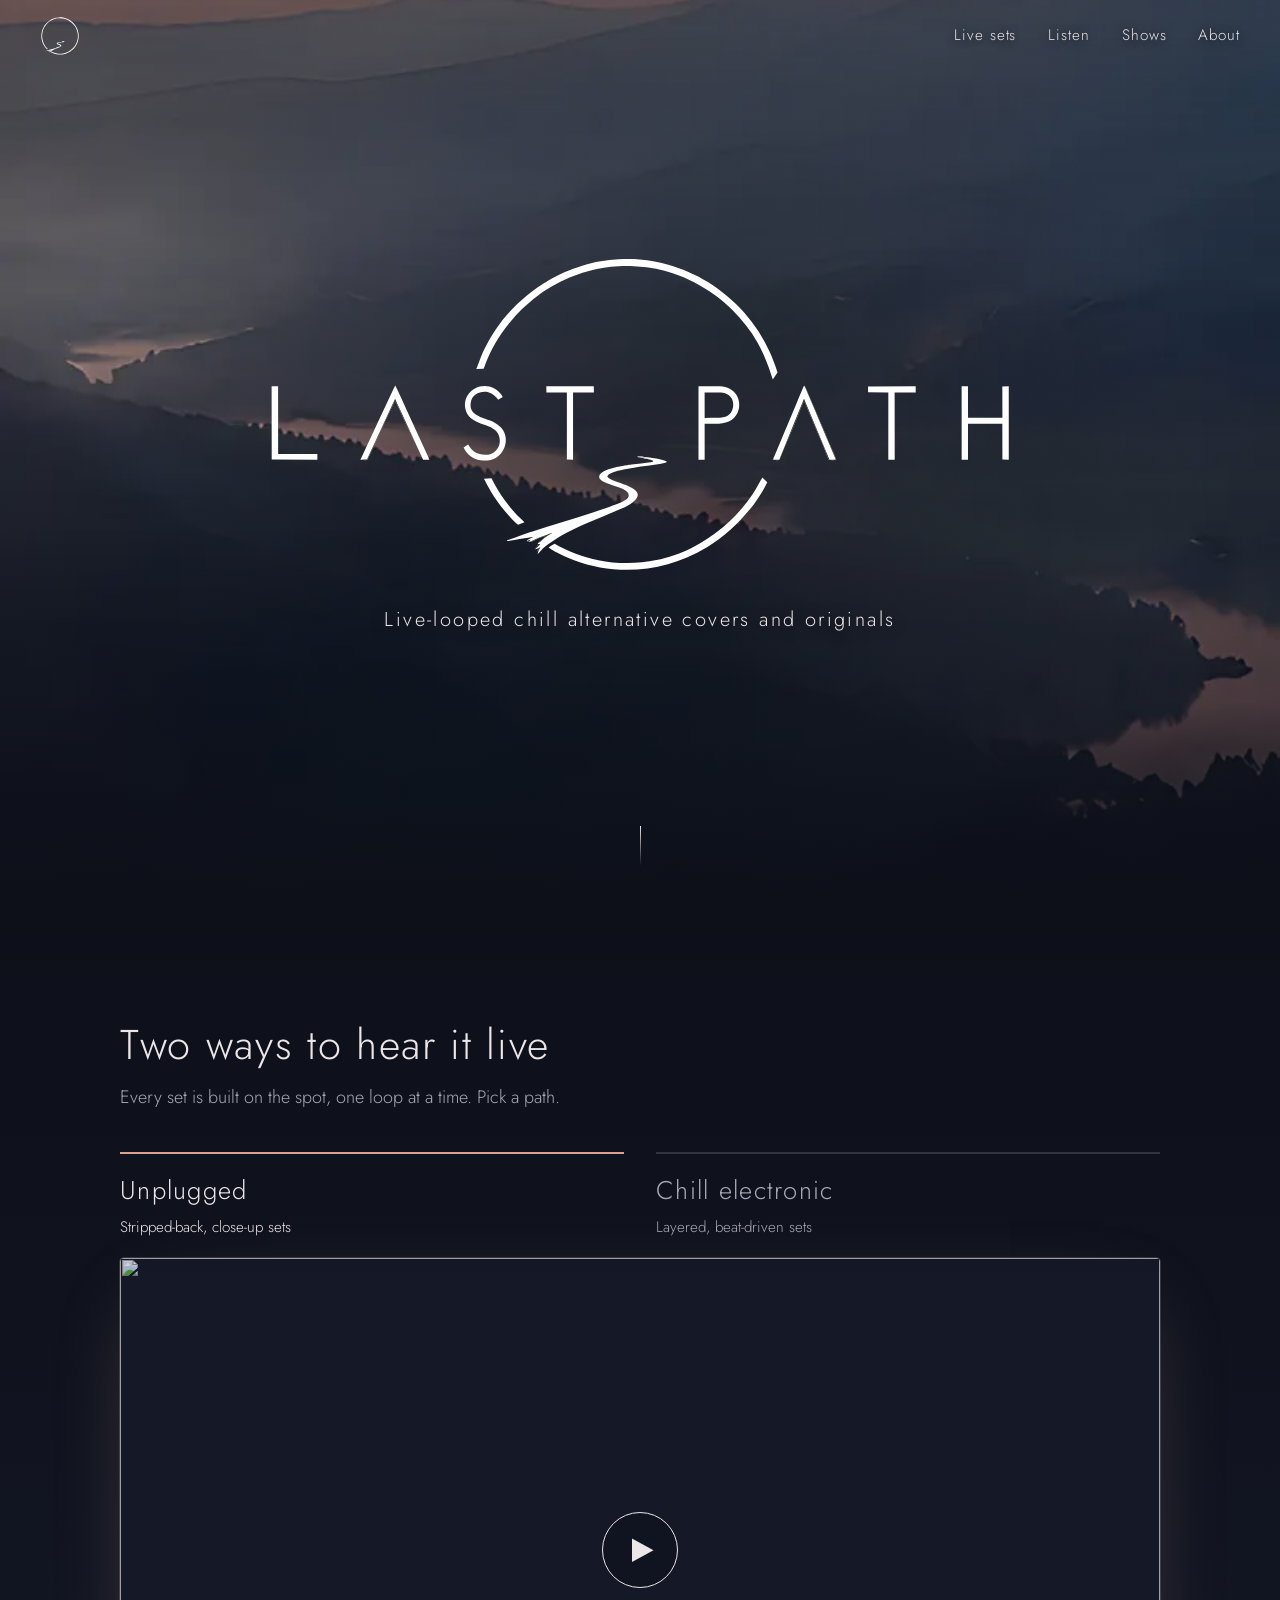
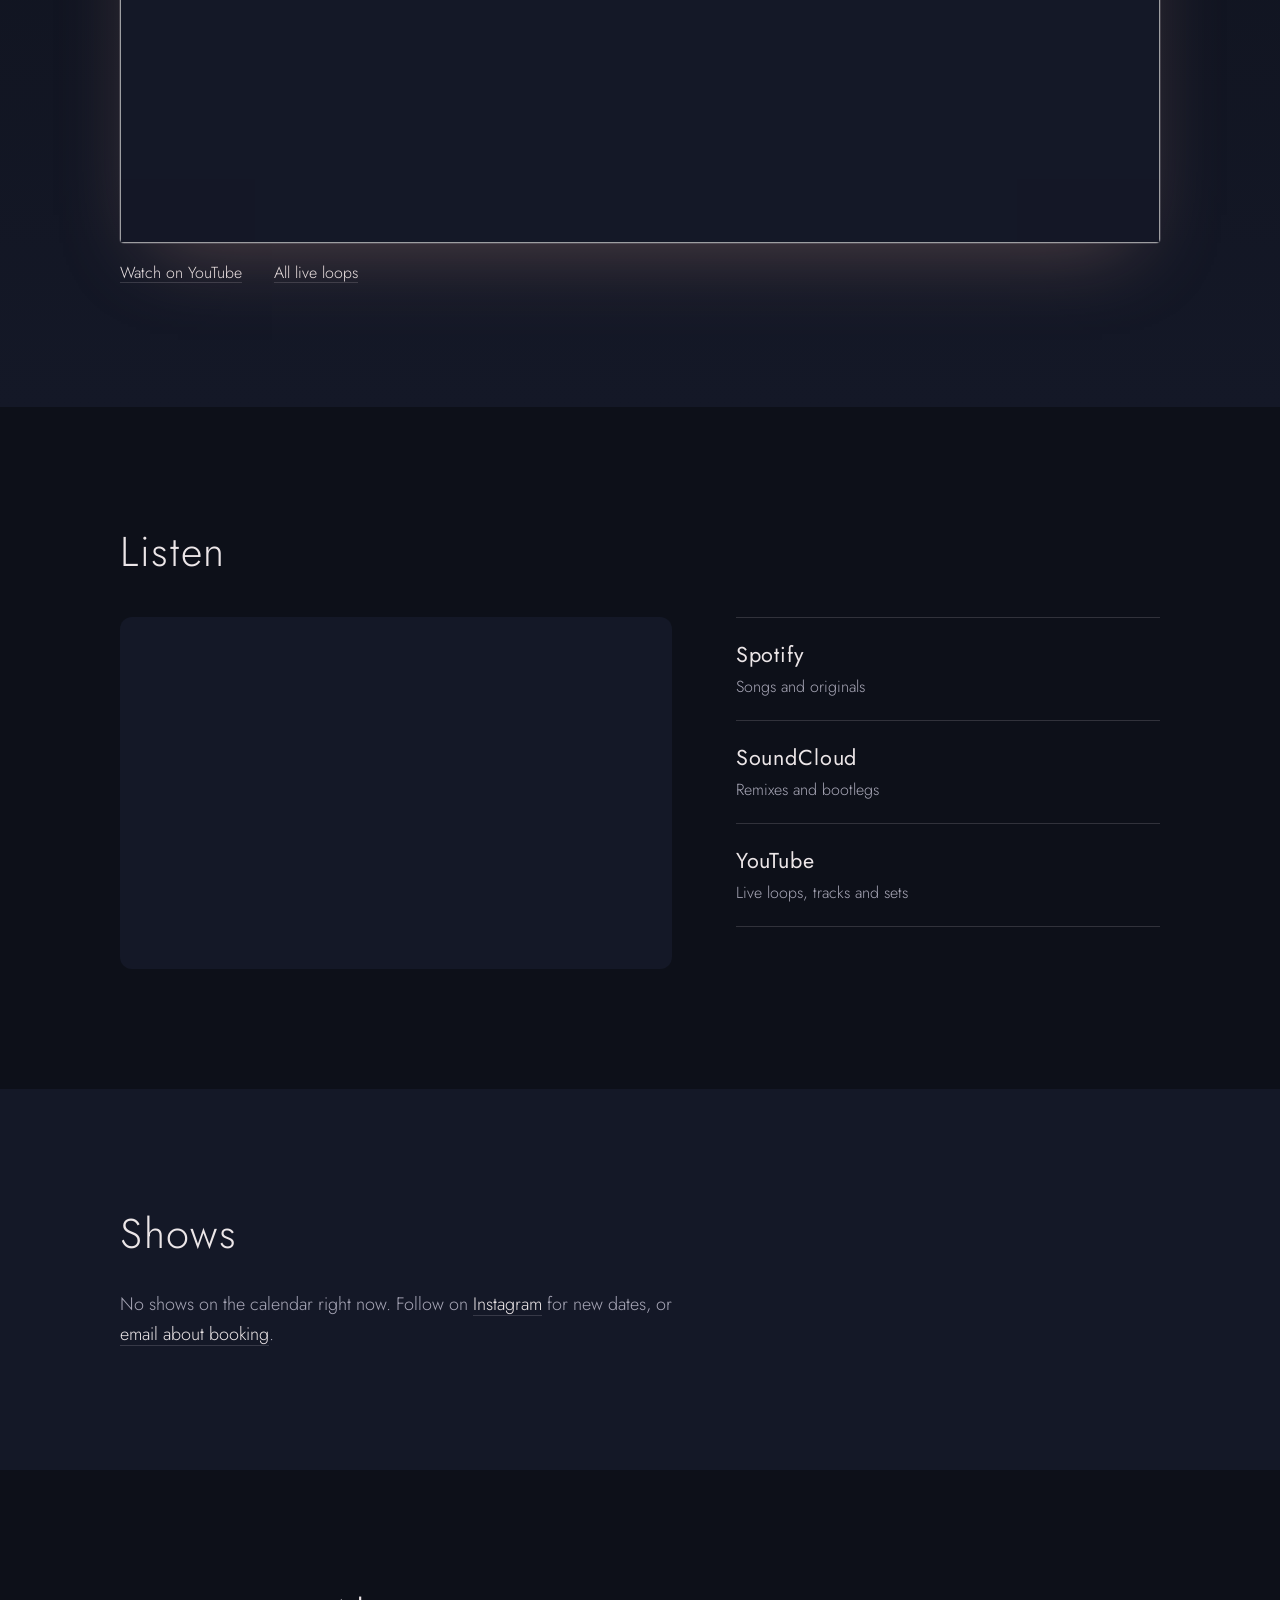
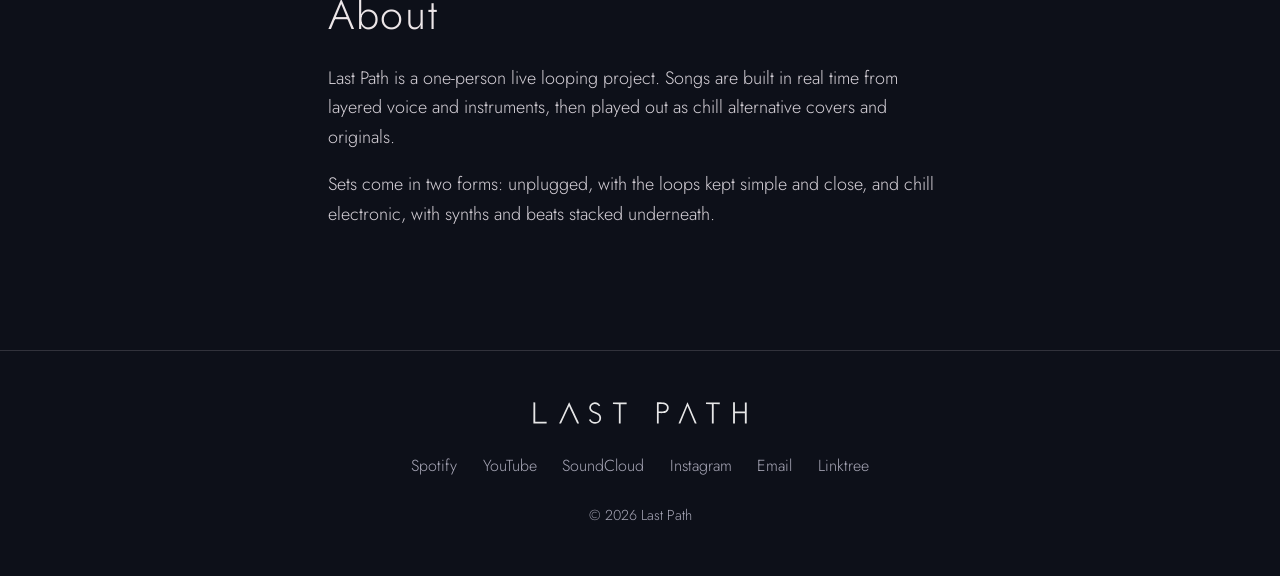
==== index.html @ 3c42cf2a "Initial site created with Claude" ====
<!doctype html>
<html lang="en">
<head>
<meta charset="utf-8">
<meta name="viewport" content="width=device-width, initial-scale=1, viewport-fit=cover">
<title>Last Path | Live-looped chill alternative covers and originals</title>
<meta name="description" content="Last Path makes live-looped chill alternative covers and originals. Watch the unplugged and chill electronic sets, listen on Spotify, and find upcoming shows.">
<meta name="theme-color" content="#0d1019">
<link rel="canonical" href="https://lastpathmusic.github.io/">
<link rel="icon" href="assets/favicon.svg" type="image/svg+xml">
<link rel="apple-touch-icon" href="assets/apple-touch-icon.png">

<meta property="og:type" content="website">
<meta property="og:title" content="Last Path">
<meta property="og:description" content="Live-looped chill alternative covers and originals.">
<meta property="og:url" content="https://lastpathmusic.github.io/">
<meta property="og:image" content="https://lastpathmusic.github.io/assets/og-image.jpg">
<meta name="twitter:card" content="summary_large_image">

<link rel="preconnect" href="https://fonts.googleapis.com">
<link rel="preconnect" href="https://fonts.gstatic.com" crossorigin>
<link rel="stylesheet" href="https://fonts.googleapis.com/css2?family=Jost:wght@300;400;500&display=swap">
<link rel="preload" as="image" href="assets/logo-full.svg">
<link rel="stylesheet" href="css/style.css">

<script type="application/ld+json">
{
  "@context": "https://schema.org",
  "@type": "MusicGroup",
  "name": "Last Path",
  "url": "https://lastpathmusic.github.io/",
  "description": "Live-looped chill alternative covers and originals.",
  "image": "https://lastpathmusic.github.io/assets/og-image.jpg",
  "sameAs": [
    "https://open.spotify.com/artist/3iJzL8M2wpGGanjQ43OO8k",
    "https://www.youtube.com/@lastpathmusic",
    "https://soundcloud.app.goo.gl/BhpaAd2LtjPX5FGY7",
    "https://www.instagram.com/lastpathmusic/"
  ]
}
</script>
</head>
<body>
<a class="skip" href="#live">Skip to content</a>

<header class="hero">
  <picture class="hero-bg">
    <source media="(max-width: 700px)" srcset="assets/hero-mobile.webp">
    <source media="(max-width: 1500px)" srcset="assets/hero-1400.webp">
    <img src="assets/hero-2400.webp" alt="" width="2400" height="1340" fetchpriority="high">
  </picture>

  <nav class="nav" aria-label="Main">
    <a class="nav-mark" href="#top" aria-label="Last Path, back to top"><img src="assets/logo-icon.svg" alt="" width="40" height="40"></a>
    <ul>
      <li><a href="#live">Live sets</a></li>
      <li><a href="#listen">Listen</a></li>
      <li><a href="#shows">Shows</a></li>
      <li><a href="#about">About</a></li>
    </ul>
  </nav>

  <div class="hero-body" id="top">
    <h1><img class="hero-logo" src="assets/logo-full.svg" alt="Last Path" width="1000" height="420"></h1>
    <p class="tagline">Live-looped chill alternative covers and originals</p>
  </div>

  <a class="scroll" href="#live" aria-label="Scroll to live sets"><span></span></a>
</header>

<main>
  <!-- LIVE SETS -->
  <section class="pad live" id="live" data-mode="unplugged">
    <div class="wrap">
      <h2>Two ways to hear it live</h2>
      <p class="lede">Every set is built on the spot, one loop at a time. Pick a path.</p>

      <div class="tabs" role="tablist" aria-label="Live set type">
        <button role="tab" id="tab-unplugged" aria-controls="stage" aria-selected="true" data-set="unplugged">
          <span class="tab-name">Unplugged</span>
          <span class="tab-note">Stripped-back, close-up sets</span>
        </button>
        <button role="tab" id="tab-electronic" aria-controls="stage" aria-selected="false" tabindex="-1" data-set="electronic">
          <span class="tab-name">Chill electronic</span>
          <span class="tab-note">Layered, beat-driven sets</span>
        </button>
      </div>

      <div class="stage" id="stage" role="tabpanel" aria-labelledby="tab-unplugged"></div>
      <p class="stage-links">
        <a id="watch-link" href="https://youtu.be/XCCrGZh4p_A?t=509" target="_blank" rel="noopener">Watch on YouTube</a>
        <a href="https://www.youtube.com/@lastpathmusic" target="_blank" rel="noopener">All live loops</a>
      </p>
      <noscript><p>JavaScript is off. Watch the <a href="https://youtu.be/XCCrGZh4p_A?t=509">unplugged set</a> or the <a href="https://youtu.be/2iG8EpuD2qg?t=630">chill electronic set</a> on YouTube.</p></noscript>
    </div>
  </section>

  <!-- LISTEN -->
  <section class="pad listen" id="listen">
    <div class="wrap">
      <h2>Listen</h2>
      <div class="listen-grid">
        <iframe class="spotify" title="Last Path on Spotify" loading="lazy"
          src="https://open.spotify.com/embed/artist/3iJzL8M2wpGGanjQ43OO8k?theme=0"
          width="100%" height="352" frameborder="0" allow="autoplay; clipboard-write; encrypted-media; fullscreen; picture-in-picture"></iframe>
        <ul class="link-list">
          <li><a href="https://open.spotify.com/artist/3iJzL8M2wpGGanjQ43OO8k" target="_blank" rel="noopener"><strong>Spotify</strong><span>Songs and originals</span></a></li>
          <li><a href="https://soundcloud.app.goo.gl/BhpaAd2LtjPX5FGY7" target="_blank" rel="noopener"><strong>SoundCloud</strong><span>Remixes and bootlegs</span></a></li>
          <li><a href="https://www.youtube.com/@lastpathmusic" target="_blank" rel="noopener"><strong>YouTube</strong><span>Live loops, tracks and sets</span></a></li>
        </ul>
      </div>
    </div>
  </section>

  <!-- SHOWS -->
  <section class="pad shows-sec" id="shows">
    <div class="wrap">
      <h2>Shows</h2>
      <ul class="shows" id="show-list">
        <!-- Add a show by copying this block above the empty message and removing the comment markers:
        <li>
          <time datetime="2026-12-05">Dec 5</time>
          <div><strong>Venue name</strong><span>City, State · Unplugged set</span></div>
          <a href="https://tickets.example.com" target="_blank" rel="noopener">Details</a>
        </li>
        -->
      </ul>
      <p class="empty">No shows on the calendar right now. Follow on <a href="https://www.instagram.com/lastpathmusic/" target="_blank" rel="noopener">Instagram</a> for new dates, or <a href="mailto:steveyangmusic@gmail.com?subject=Booking%20inquiry">email about booking</a>.</p>
    </div>
  </section>

  <!-- ABOUT -->
  <section class="pad about" id="about">
    <div class="wrap narrow">
      <h2>About</h2>
      <p>Last Path is a one-person live looping project. Songs are built in real time from layered voice and instruments, then played out as chill alternative covers and originals.</p>
      <p>Sets come in two forms: unplugged, with the loops kept simple and close, and chill electronic, with synths and beats stacked underneath.</p>
    </div>
  </section>
</main>

<footer class="foot">
  <div class="wrap foot-in">
    <img src="assets/wordmark.svg" alt="Last Path" width="200" height="30">
    <ul>
      <li><a href="https://open.spotify.com/artist/3iJzL8M2wpGGanjQ43OO8k" target="_blank" rel="noopener">Spotify</a></li>
      <li><a href="https://www.youtube.com/@lastpathmusic" target="_blank" rel="noopener">YouTube</a></li>
      <li><a href="https://soundcloud.app.goo.gl/BhpaAd2LtjPX5FGY7" target="_blank" rel="noopener">SoundCloud</a></li>
      <li><a href="https://www.instagram.com/lastpathmusic/" target="_blank" rel="noopener">Instagram</a></li>
      <li><a href="mailto:steveyangmusic@gmail.com">Email</a></li>
      <li><a href="https://linktr.ee/lastpathmusic" target="_blank" rel="noopener">Linktree</a></li>
    </ul>
    <p class="copy">&copy; <span id="year">2026</span> Last Path</p>
  </div>
</footer>

<script src="js/main.js" defer></script>
</body>
</html>
---- css/style.css ----
:root {
  --ink: #0d1019;
  --night: #141827;
  --slate: #2a3350;
  --dusk: #d9a08f;      /* river-at-dusk rose */
  --blue: #8fa8d9;      /* ridgeline blue */
  --mist: #ece6e8;
  --haze: #a9a8b8;
  --line: rgba(236, 230, 232, .16);
  --accent: var(--dusk);
  --font: "Jost", "Josefin Sans", "Avenir Next", "Century Gothic", "Segoe UI", sans-serif;
}

*, *::before, *::after { box-sizing: border-box; }
html { scroll-behavior: smooth; -webkit-text-size-adjust: 100%; }
body {
  margin: 0;
  background: var(--ink);
  color: var(--mist);
  font: 300 1.125rem/1.65 var(--font);
  -webkit-font-smoothing: antialiased;
}
img { max-width: 100%; display: block; }
a { color: inherit; text-decoration-color: var(--line); text-underline-offset: .25em; transition: color .2s, text-decoration-color .2s; }
a:hover { color: #fff; text-decoration-color: var(--accent); }
:focus-visible { outline: 2px solid var(--accent); outline-offset: 3px; border-radius: 2px; }
ul { list-style: none; margin: 0; padding: 0; }
h1, h2, p { margin: 0; }

.skip { position: absolute; left: -999px; top: 0; background: var(--mist); color: var(--ink); padding: .6rem 1rem; z-index: 20; }
.skip:focus { left: 1rem; top: 1rem; }

/* ---------- Hero ---------- */
.hero { position: relative; min-height: 100vh; min-height: 100svh; display: grid; place-items: center; overflow: hidden; isolation: isolate; }
.hero-bg, .hero-bg img { position: absolute; inset: 0; width: 100%; height: 100%; }
.hero-bg img { object-fit: cover; object-position: 60% 50%; z-index: -2; }
.hero::after {
  content: ""; position: absolute; inset: 0; z-index: -1;
  background:
    radial-gradient(ellipse at 50% 46%, rgba(13,16,25,.45), rgba(13,16,25,0) 62%),
    linear-gradient(to bottom, rgba(13,16,25,.25) 0%, rgba(13,16,25,0) 30%, rgba(13,16,25,.55) 78%, var(--ink) 100%);
}
.hero-body { text-align: center; padding: 5rem 1.5rem 6rem; }
.hero-logo { width: min(86vw, 760px); height: auto; margin: 0 auto; animation: surface 2.4s cubic-bezier(.2,.6,.2,1) both; }
.tagline { margin-top: 1.4rem; font-size: clamp(1rem, 2.4vw, 1.25rem); letter-spacing: .12em; color: var(--mist); text-shadow: 0 1px 14px rgba(13,16,25,.7); animation: surface 2.4s .5s cubic-bezier(.2,.6,.2,1) both; }
@keyframes surface { from { opacity: 0; filter: blur(8px); transform: translateY(6px); } to { opacity: 1; filter: none; transform: none; } }

.nav { position: absolute; top: 0; left: 0; right: 0; display: flex; align-items: center; justify-content: space-between; gap: 1rem; padding: max(1rem, env(safe-area-inset-top)) clamp(1rem, 4vw, 2.5rem) 1rem; }
.nav-mark img { width: 40px; height: 40px; object-fit: contain; }
.nav ul { display: flex; gap: clamp(.9rem, 3vw, 2rem); font-size: .95rem; letter-spacing: .06em; }
.nav a { text-decoration: none; text-shadow: 0 1px 10px rgba(13,16,25,.7); }

.scroll { position: absolute; bottom: 1.6rem; left: 50%; width: 44px; height: 56px; transform: translateX(-50%); display: grid; place-items: center; }
.scroll span { width: 1px; height: 40px; background: linear-gradient(var(--mist), transparent); }

/* ---------- Layout ---------- */
.wrap { width: min(100%, 70rem); margin-inline: auto; padding-inline: clamp(1.25rem, 5vw, 2.5rem); }
.narrow { width: min(100%, 44rem); }
section.pad { padding-block: clamp(4rem, 10vw, 7.5rem); }
h2 { font-weight: 300; font-size: clamp(1.75rem, 4.2vw, 2.6rem); line-height: 1.2; letter-spacing: .04em; }
.lede { margin-top: .8rem; color: var(--haze); max-width: 34rem; }

/* ---------- Live sets ---------- */
.live { background: linear-gradient(var(--ink), var(--night)); }
.tabs { display: grid; grid-template-columns: 1fr 1fr; gap: clamp(.75rem, 3vw, 2rem); margin-top: 2.5rem; }
.tabs button {
  appearance: none; background: none; border: 0; border-top: 2px solid var(--line);
  color: var(--haze); font: inherit; text-align: left; cursor: pointer; padding: 1rem 0 1.1rem;
  display: grid; gap: .15rem; transition: color .25s, border-color .25s;
}
.tabs button:hover { color: var(--mist); }
.tab-name { font-size: clamp(1.15rem, 3vw, 1.6rem); letter-spacing: .05em; }
.tab-note { font-size: .95rem; }
.tabs button[data-set="unplugged"][aria-selected="true"] { border-color: var(--dusk); color: var(--mist); }
.tabs button[data-set="electronic"][aria-selected="true"] { border-color: var(--blue); color: var(--mist); }
.live[data-mode="unplugged"] { --accent: var(--dusk); }
.live[data-mode="electronic"] { --accent: var(--blue); }

.stage { position: relative; aspect-ratio: 16 / 9; background: var(--night); border-radius: 4px; overflow: hidden; box-shadow: 0 0 0 1px var(--line), 0 30px 80px -30px color-mix(in srgb, var(--accent) 35%, transparent); transition: box-shadow .4s; }
.stage iframe, .stage .facade, .stage .facade img { position: absolute; inset: 0; width: 100%; height: 100%; border: 0; }
.facade { appearance: none; padding: 0; border: 0; background: var(--night); cursor: pointer; }
.facade img { object-fit: cover; opacity: .8; transition: opacity .3s, transform .6s; }
.facade:hover img { opacity: 1; transform: scale(1.02); }
.facade .play { position: absolute; inset: 0; margin: auto; width: 76px; height: 76px; border-radius: 50%; border: 1.5px solid var(--mist); background: rgba(13,16,25,.45); display: grid; place-items: center; transition: border-color .25s, background .25s; }
.facade .play::before { content: ""; width: 22px; height: 24px; margin-left: 5px; background: var(--mist); clip-path: polygon(0 0, 100% 50%, 0 100%); }
.facade:hover .play, .facade:focus-visible .play { border-color: var(--accent); background: rgba(13,16,25,.7); }
.stage-links { display: flex; flex-wrap: wrap; gap: .5rem 2rem; margin-top: 1.1rem; font-size: 1rem; }

/* ---------- Listen ---------- */
.listen-grid { display: grid; grid-template-columns: minmax(0, 1.3fr) minmax(0, 1fr); gap: clamp(1.5rem, 5vw, 4rem); margin-top: 2.5rem; align-items: start; }
.spotify { border-radius: 12px; background: var(--night); color-scheme: dark; }
.link-list li { border-top: 1px solid var(--line); }
.link-list li:last-child { border-bottom: 1px solid var(--line); }
.link-list a { display: grid; gap: .1rem; padding: 1.2rem 0; text-decoration: none; }
.link-list strong { font-weight: 400; font-size: 1.35rem; letter-spacing: .04em; }
.link-list span { color: var(--haze); font-size: 1rem; }
.link-list a:hover strong { color: var(--dusk); }

/* ---------- Shows ---------- */
.shows-sec { background: var(--night); }
.shows { margin-top: 2rem; }
.shows li { display: grid; grid-template-columns: 6rem 1fr auto; gap: 1rem; align-items: baseline; padding: 1.1rem 0; border-top: 1px solid var(--line); }
.shows time { color: var(--dusk); }
.shows strong { font-weight: 400; display: block; }
.shows span { color: var(--haze); font-size: 1rem; }
.empty { margin-top: 1.5rem; color: var(--haze); max-width: 36rem; }
.empty a { color: var(--mist); }

/* ---------- About ---------- */
.about .wrap { margin-inline: auto; }
.about h2 { margin-bottom: 1.5rem; }
.about p + p { margin-top: 1.1rem; }
.about p { color: #d6d1d8; }

/* ---------- Footer ---------- */
.foot { border-top: 1px solid var(--line); padding-block: 3rem calc(3rem + env(safe-area-inset-bottom)); background: var(--ink); }
.foot-in { display: grid; gap: 1.6rem; justify-items: center; text-align: center; }
.foot-in img { width: min(220px, 60vw); height: auto; opacity: .9; }
.foot ul { display: flex; flex-wrap: wrap; justify-content: center; gap: .5rem 1.6rem; font-size: 1rem; }
.foot a { color: var(--haze); text-decoration: none; }
.foot a:hover { color: #fff; }
.copy { font-size: .9rem; color: var(--haze); }

/* ---------- Responsive ---------- */
@media (max-width: 760px) {
  body { font-size: 1.0625rem; }
  .listen-grid { grid-template-columns: 1fr; }
  .shows li { grid-template-columns: 4.5rem 1fr; }
  .shows li a { grid-column: 2; }
  .nav ul { font-size: .85rem; gap: .8rem; }
  .tab-note { font-size: .85rem; }
}

@media (prefers-reduced-motion: reduce) {
  html { scroll-behavior: auto; }
  .hero-logo, .tagline { animation: none; }
  * { transition: none !important; }
}
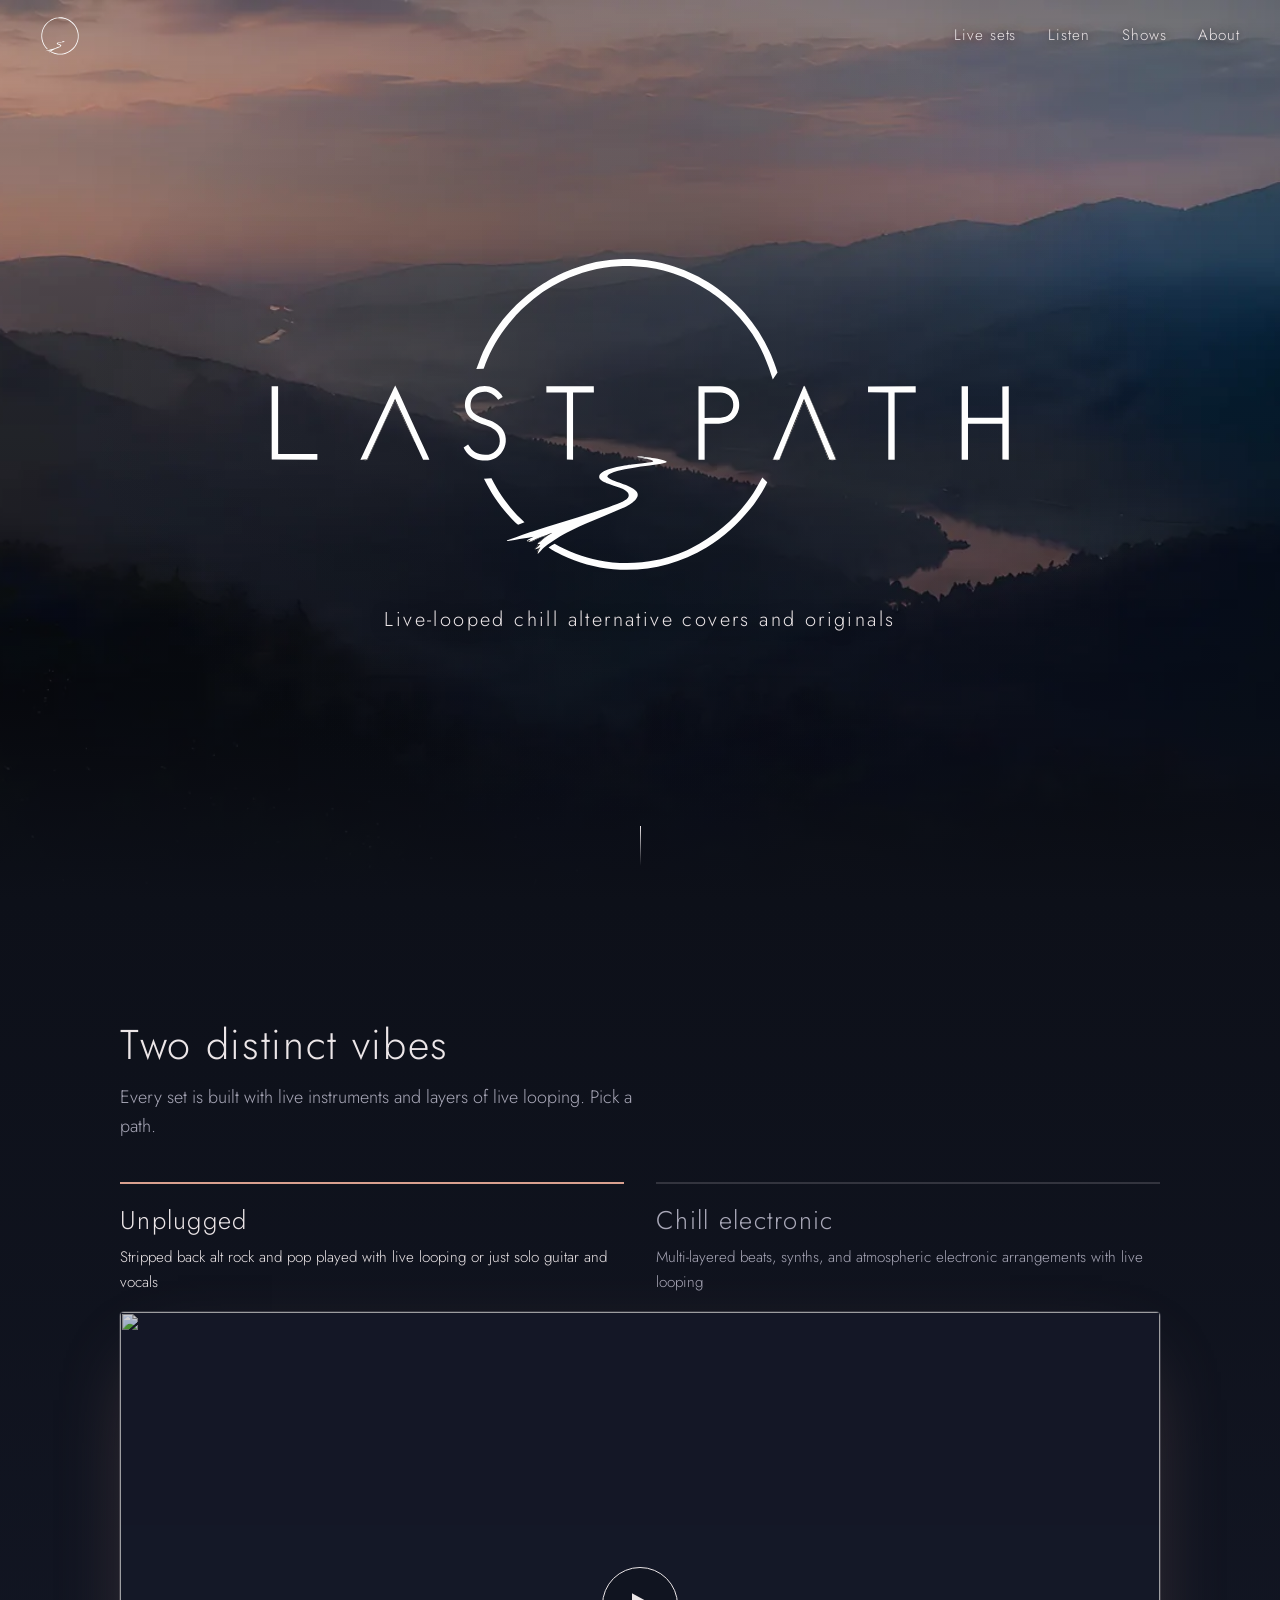
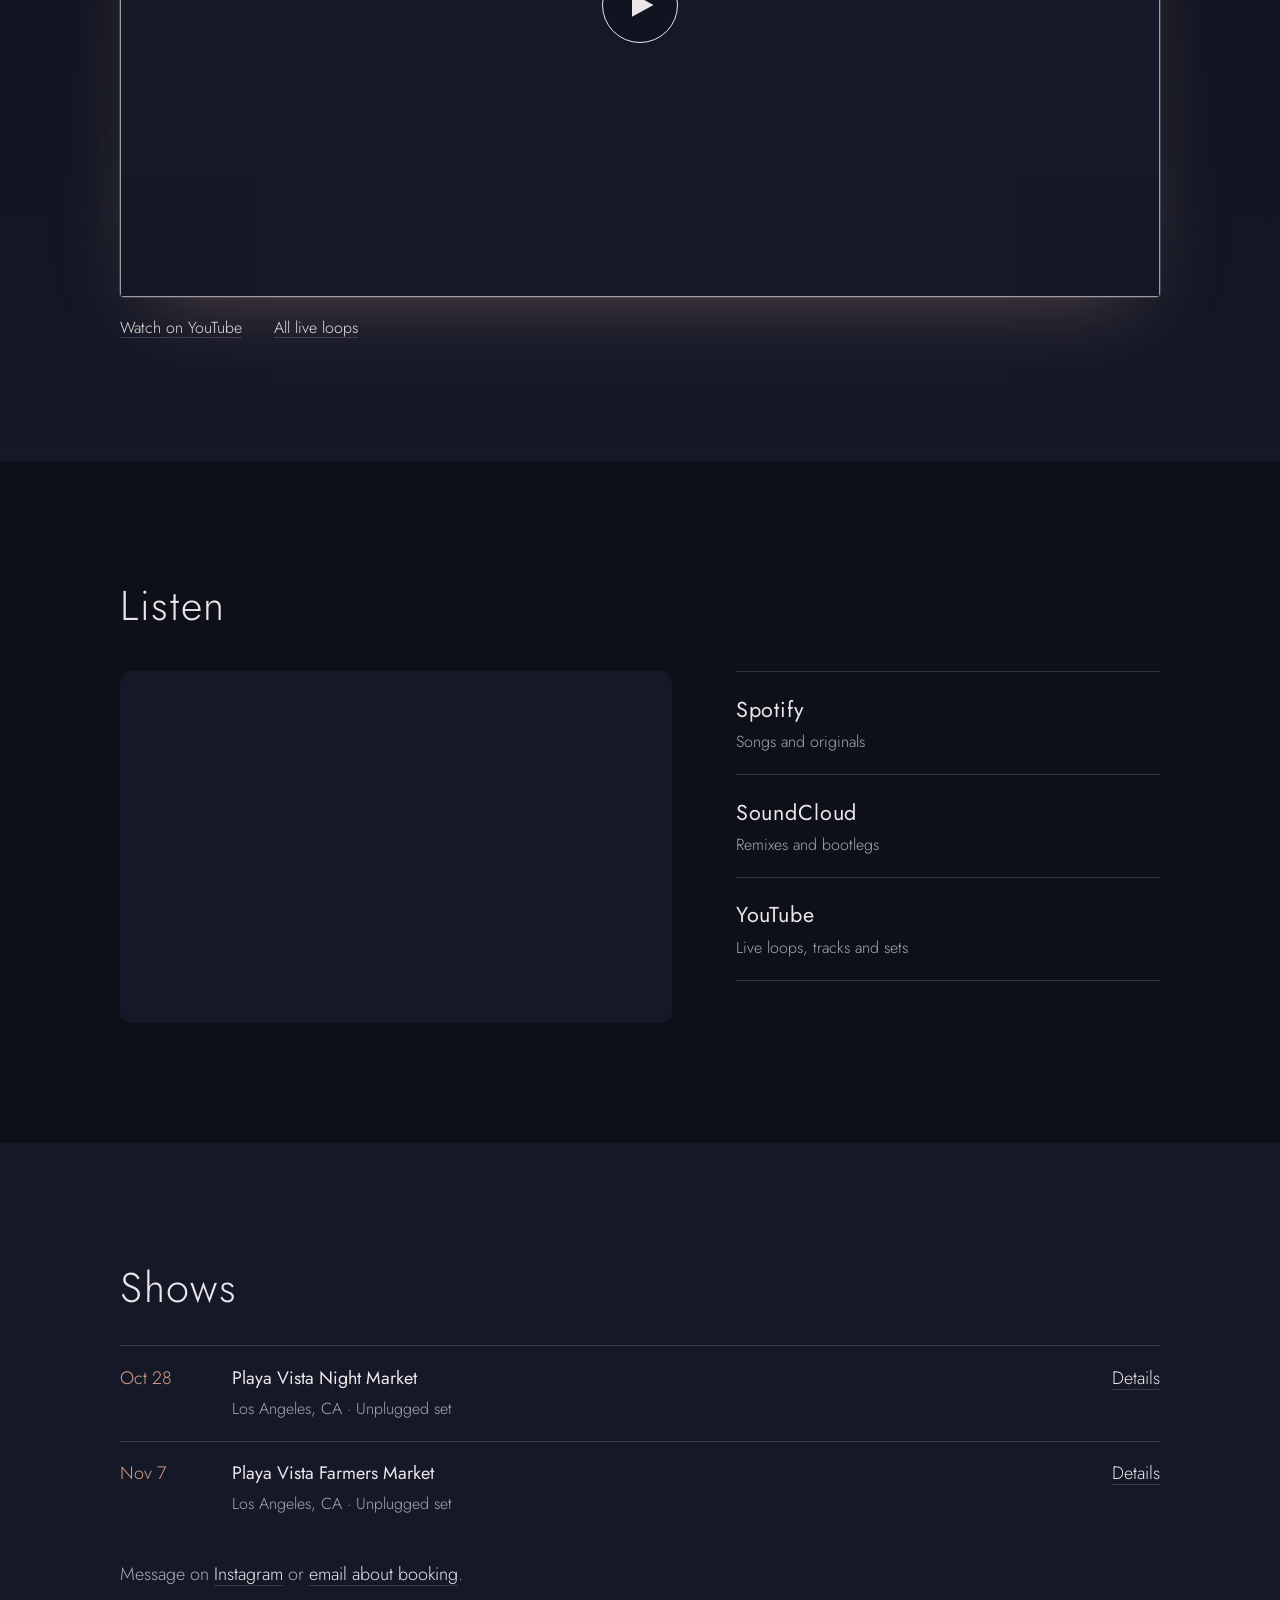
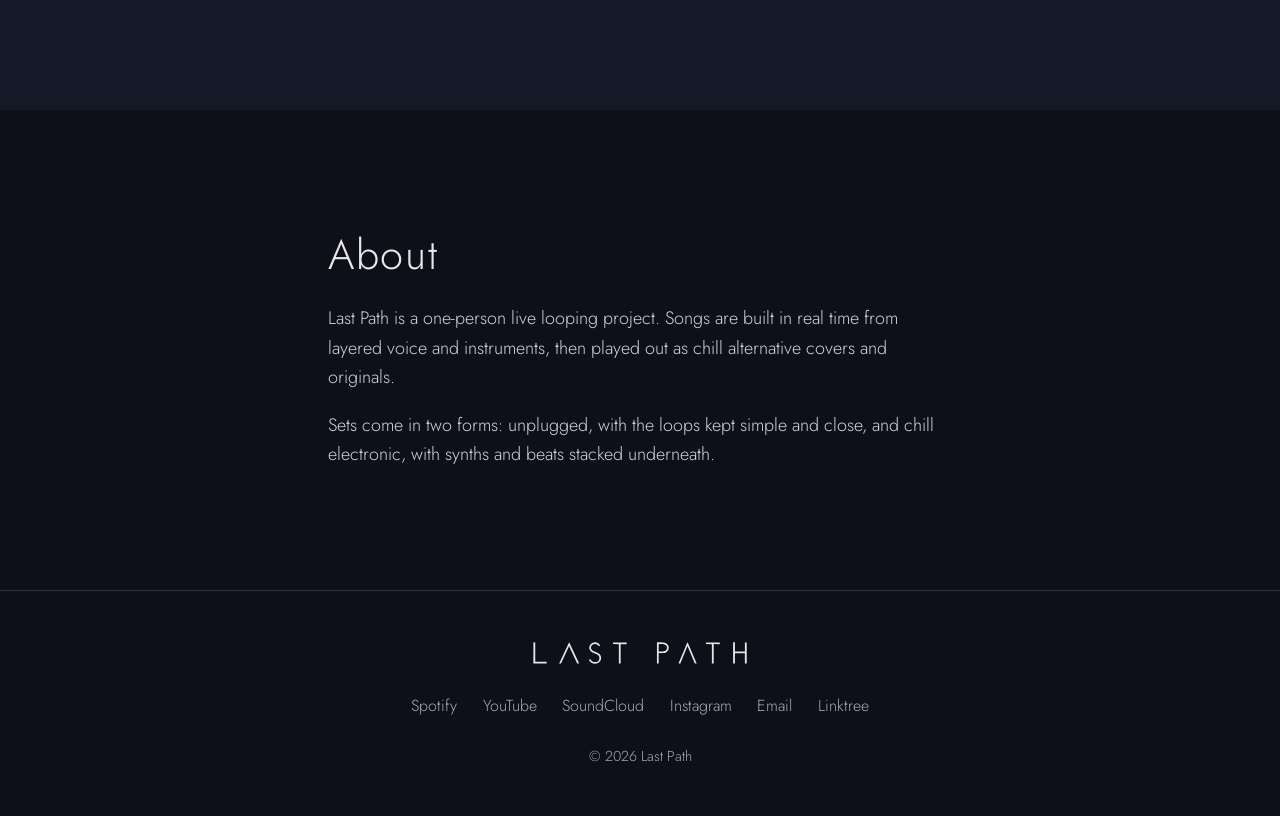
==== commit 1dea0efd: "gitignore and copy updates" ====
--- a/index.html
+++ b/index.html
@@ -72,17 +72,17 @@
   <!-- LIVE SETS -->
   <section class="pad live" id="live" data-mode="unplugged">
     <div class="wrap">
-      <h2>Two ways to hear it live</h2>
-      <p class="lede">Every set is built on the spot, one loop at a time. Pick a path.</p>
+      <h2>Two distinct vibes</h2>
+      <p class="lede">Every set is built with live instruments and layers of live looping. Pick a path.</p>
 
       <div class="tabs" role="tablist" aria-label="Live set type">
         <button role="tab" id="tab-unplugged" aria-controls="stage" aria-selected="true" data-set="unplugged">
           <span class="tab-name">Unplugged</span>
-          <span class="tab-note">Stripped-back, close-up sets</span>
+          <span class="tab-note">Stripped back alt rock and pop played with live looping or just solo guitar and vocals</span>
         </button>
         <button role="tab" id="tab-electronic" aria-controls="stage" aria-selected="false" tabindex="-1" data-set="electronic">
           <span class="tab-name">Chill electronic</span>
-          <span class="tab-note">Layered, beat-driven sets</span>
+          <span class="tab-note">Multi-layered beats, synths, and atmospheric electronic arrangements with live looping</span>
         </button>
       </div>
 
@@ -124,8 +124,19 @@
           <a href="https://tickets.example.com" target="_blank" rel="noopener">Details</a>
         </li>
         -->
+        <li>
+          <time datetime="2026-10-26">Oct 28</time>
+          <div><strong>Playa Vista Night Market</strong><span>Los Angeles, CA · Unplugged set</span></div>
+          <a href="https://www.farmhabit.com/playavista" target="_blank" rel="noopener">Details</a>
+        </li>
+        <li>
+          <time datetime="2026-11-07">Nov 7</time>
+          <div><strong>Playa Vista Farmers Market</strong><span>Los Angeles, CA · Unplugged set</span></div>
+          <a href="https://www.farmhabit.com/playavista" target="_blank" rel="noopener">Details</a>
+        </li>
       </ul>
-      <p class="empty">No shows on the calendar right now. Follow on <a href="https://www.instagram.com/lastpathmusic/" target="_blank" rel="noopener">Instagram</a> for new dates, or <a href="mailto:steveyangmusic@gmail.com?subject=Booking%20inquiry">email about booking</a>.</p>
+      <!-- <p class="empty">No shows on the calendar right now. Follow on <a href="https://www.instagram.com/lastpathmusic/" target="_blank" rel="noopener">Instagram</a> for new dates, or <a href="mailto:steveyangmusic@gmail.com?subject=Booking%20inquiry">email about booking</a>.</p> -->
+      <p class="empty">Message on <a href="https://www.instagram.com/lastpathmusic/" target="_blank" rel="noopener">Instagram</a> or <a href="mailto:steveyangmusic@gmail.com?subject=Booking%20inquiry">email about booking</a>.</p>
     </div>
   </section>
 
@@ -145,7 +156,7 @@
     <ul>
       <li><a href="https://open.spotify.com/artist/3iJzL8M2wpGGanjQ43OO8k" target="_blank" rel="noopener">Spotify</a></li>
       <li><a href="https://www.youtube.com/@lastpathmusic" target="_blank" rel="noopener">YouTube</a></li>
-      <li><a href="https://soundcloud.app.goo.gl/BhpaAd2LtjPX5FGY7" target="_blank" rel="noopener">SoundCloud</a></li>
+      <li><a href="https://soundcloud.com/lastpathmusic" target="_blank" rel="noopener">SoundCloud</a></li>
       <li><a href="https://www.instagram.com/lastpathmusic/" target="_blank" rel="noopener">Instagram</a></li>
       <li><a href="mailto:steveyangmusic@gmail.com">Email</a></li>
       <li><a href="https://linktr.ee/lastpathmusic" target="_blank" rel="noopener">Linktree</a></li>
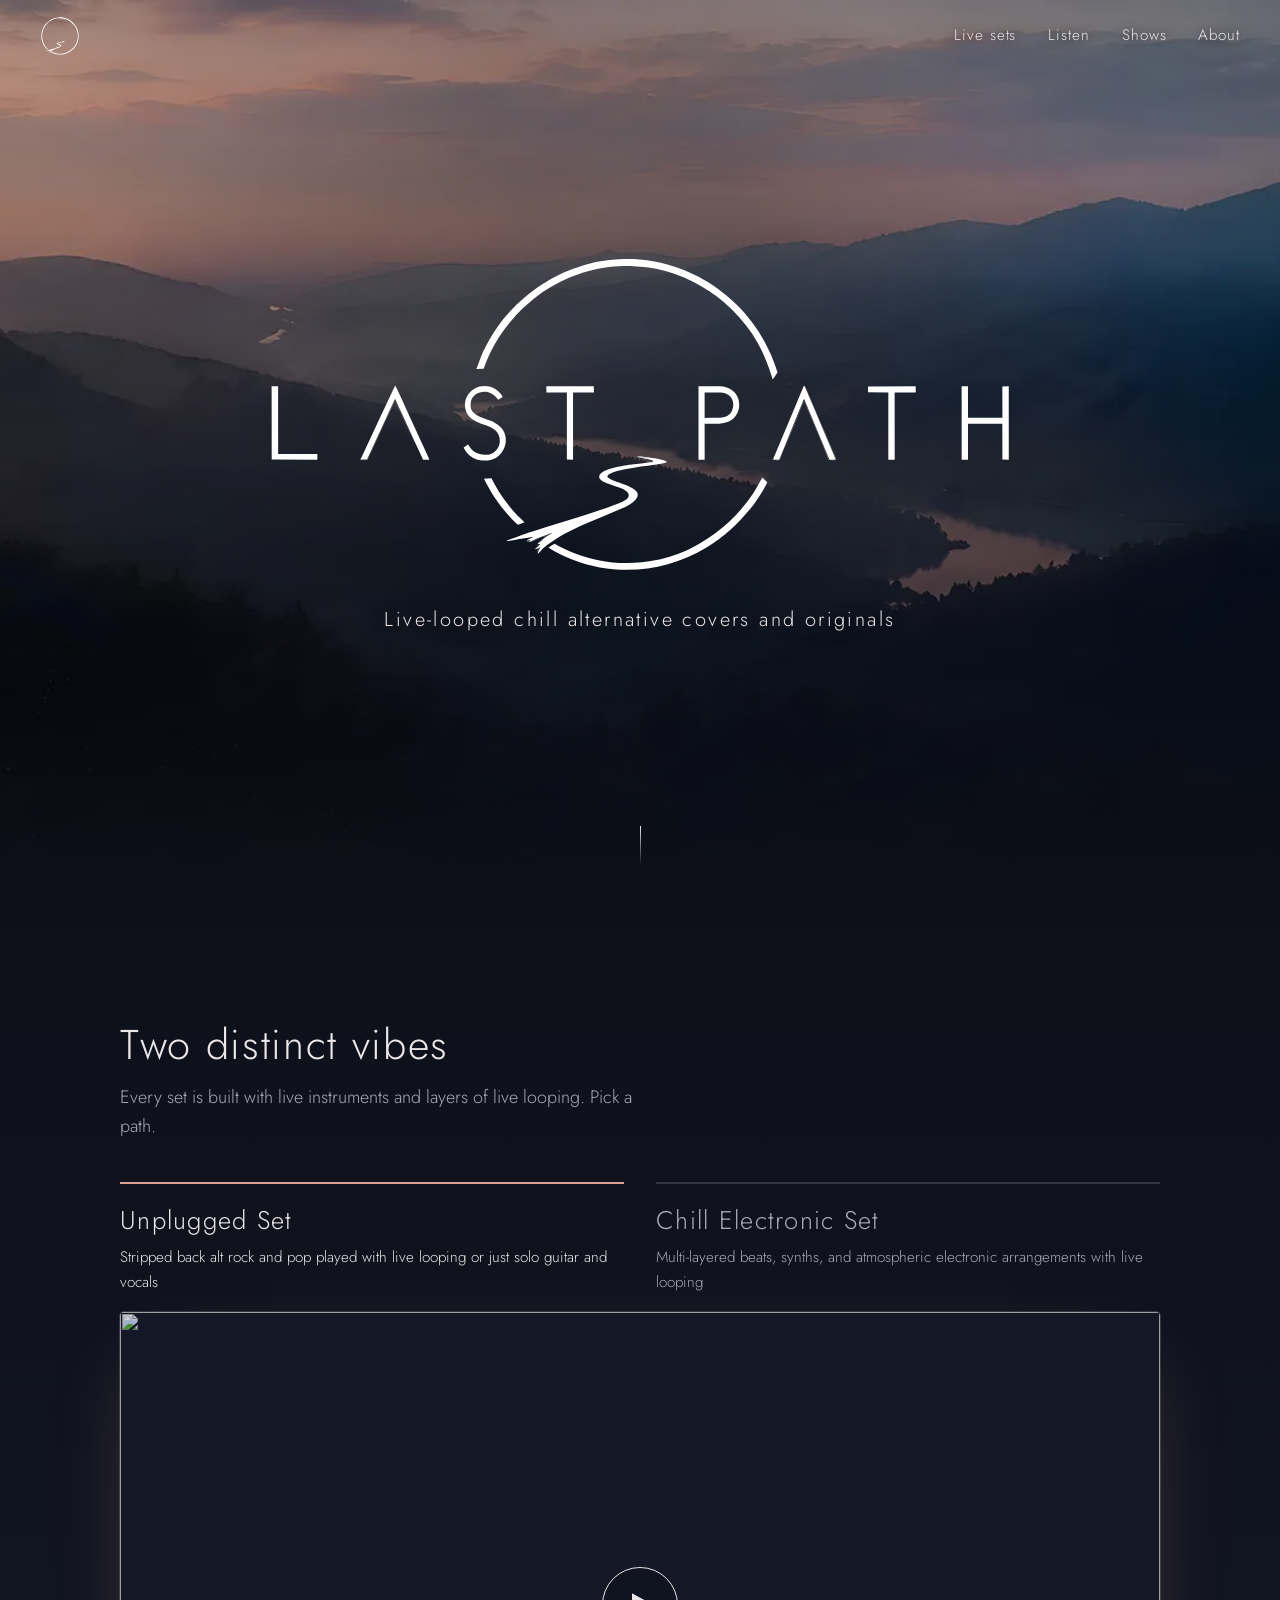
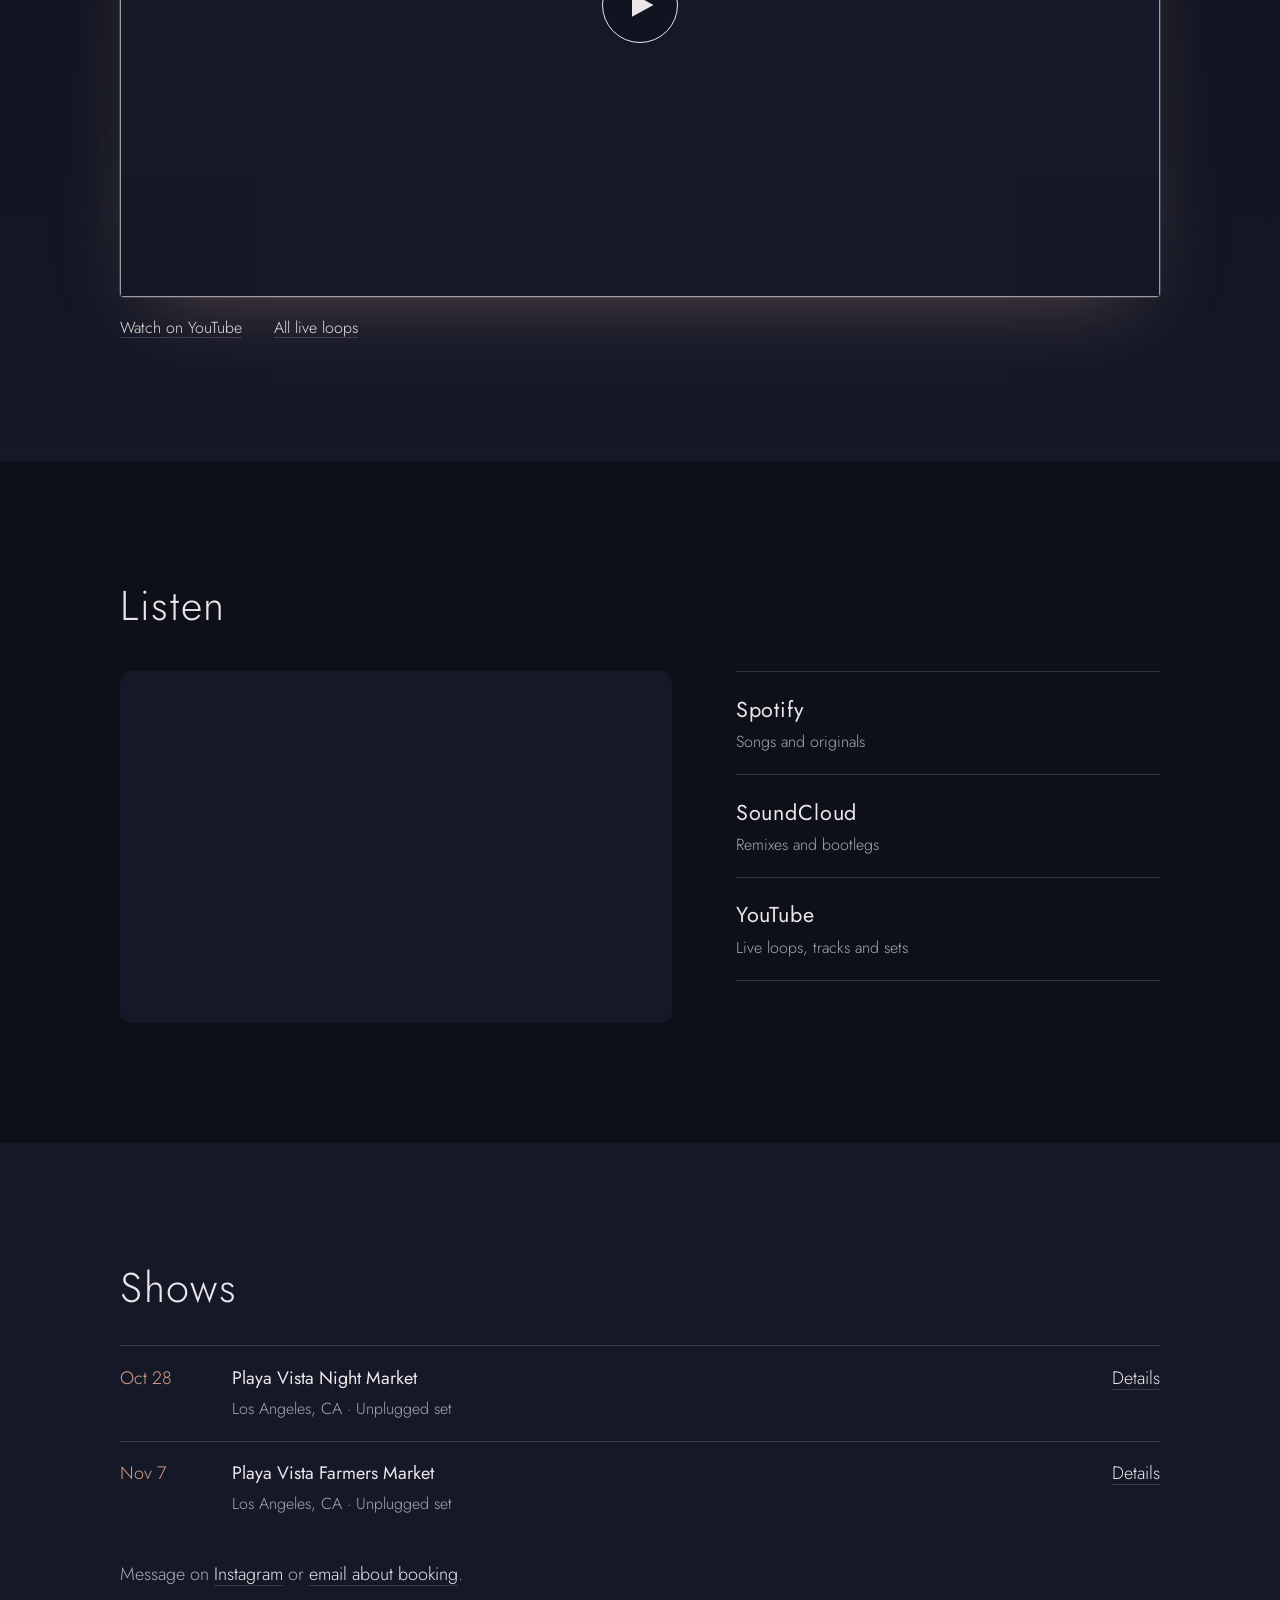
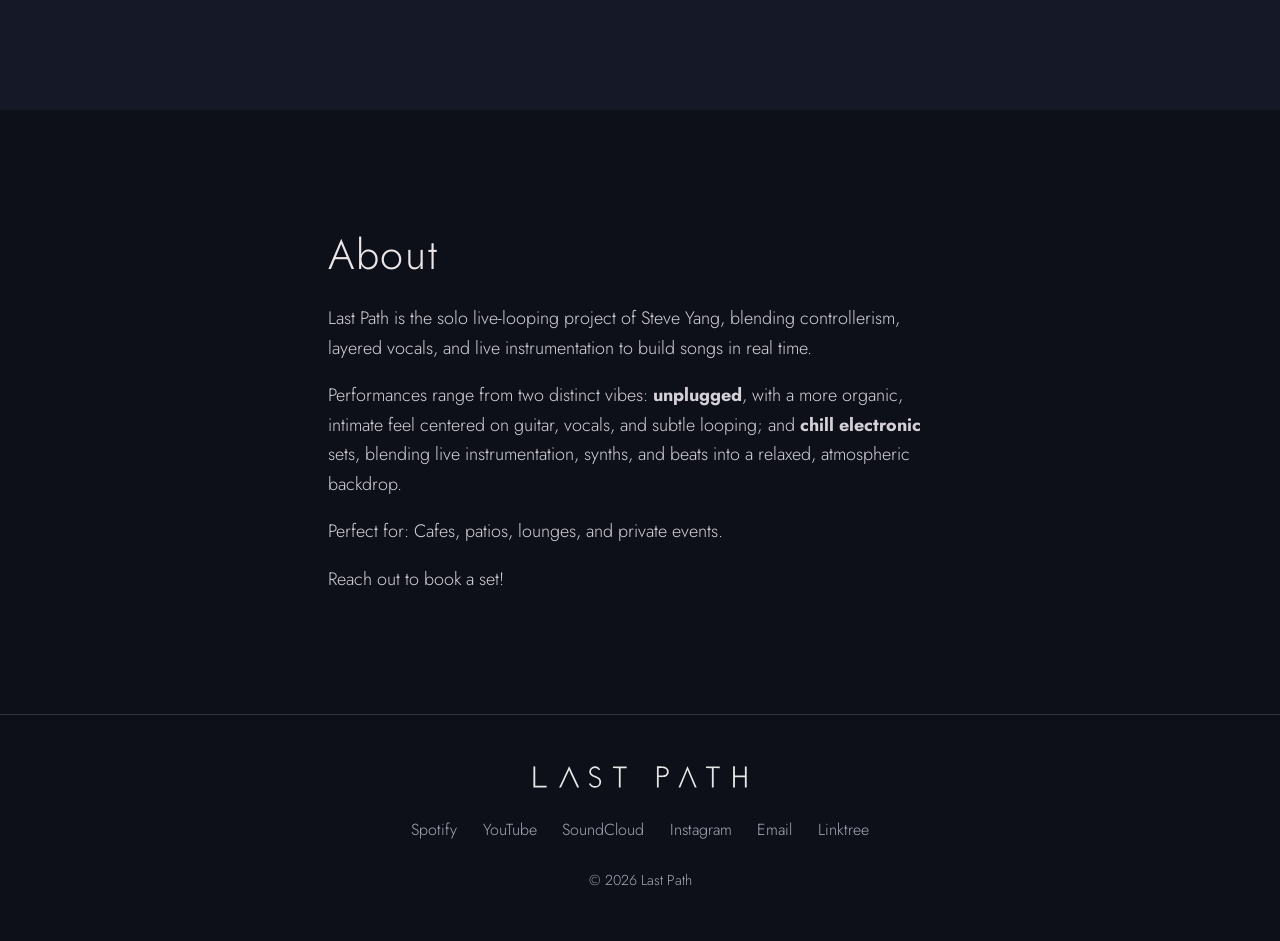
==== commit 69cdccaf: "more copy updates" ====
--- a/index.html
+++ b/index.html
@@ -77,11 +77,11 @@
 
       <div class="tabs" role="tablist" aria-label="Live set type">
         <button role="tab" id="tab-unplugged" aria-controls="stage" aria-selected="true" data-set="unplugged">
-          <span class="tab-name">Unplugged</span>
+          <span class="tab-name">Unplugged Set</span>
           <span class="tab-note">Stripped back alt rock and pop played with live looping or just solo guitar and vocals</span>
         </button>
         <button role="tab" id="tab-electronic" aria-controls="stage" aria-selected="false" tabindex="-1" data-set="electronic">
-          <span class="tab-name">Chill electronic</span>
+          <span class="tab-name">Chill Electronic Set</span>
           <span class="tab-note">Multi-layered beats, synths, and atmospheric electronic arrangements with live looping</span>
         </button>
       </div>
@@ -105,7 +105,7 @@
           width="100%" height="352" frameborder="0" allow="autoplay; clipboard-write; encrypted-media; fullscreen; picture-in-picture"></iframe>
         <ul class="link-list">
           <li><a href="https://open.spotify.com/artist/3iJzL8M2wpGGanjQ43OO8k" target="_blank" rel="noopener"><strong>Spotify</strong><span>Songs and originals</span></a></li>
-          <li><a href="https://soundcloud.app.goo.gl/BhpaAd2LtjPX5FGY7" target="_blank" rel="noopener"><strong>SoundCloud</strong><span>Remixes and bootlegs</span></a></li>
+          <li><a href="https://soundcloud.com/lastpathmusic" target="_blank" rel="noopener"><strong>SoundCloud</strong><span>Remixes and bootlegs</span></a></li>
           <li><a href="https://www.youtube.com/@lastpathmusic" target="_blank" rel="noopener"><strong>YouTube</strong><span>Live loops, tracks and sets</span></a></li>
         </ul>
       </div>
@@ -144,8 +144,10 @@
   <section class="pad about" id="about">
     <div class="wrap narrow">
       <h2>About</h2>
-      <p>Last Path is a one-person live looping project. Songs are built in real time from layered voice and instruments, then played out as chill alternative covers and originals.</p>
-      <p>Sets come in two forms: unplugged, with the loops kept simple and close, and chill electronic, with synths and beats stacked underneath.</p>
+      <p>Last Path is the solo live-looping project of Steve Yang, blending controllerism, layered vocals, and live instrumentation to build songs in real time.</p>
+      <p>Performances range from two distinct vibes: <b>unplugged</b>, with a more organic, intimate feel centered on guitar, vocals, and subtle looping; and <b>chill electronic</b> sets, blending live instrumentation, synths, and beats into a relaxed, atmospheric backdrop.</p>
+      <p>Perfect for: Cafes, patios, lounges, and private events.</p>
+      <p>Reach out to book a set!</p>
     </div>
   </section>
 </main>
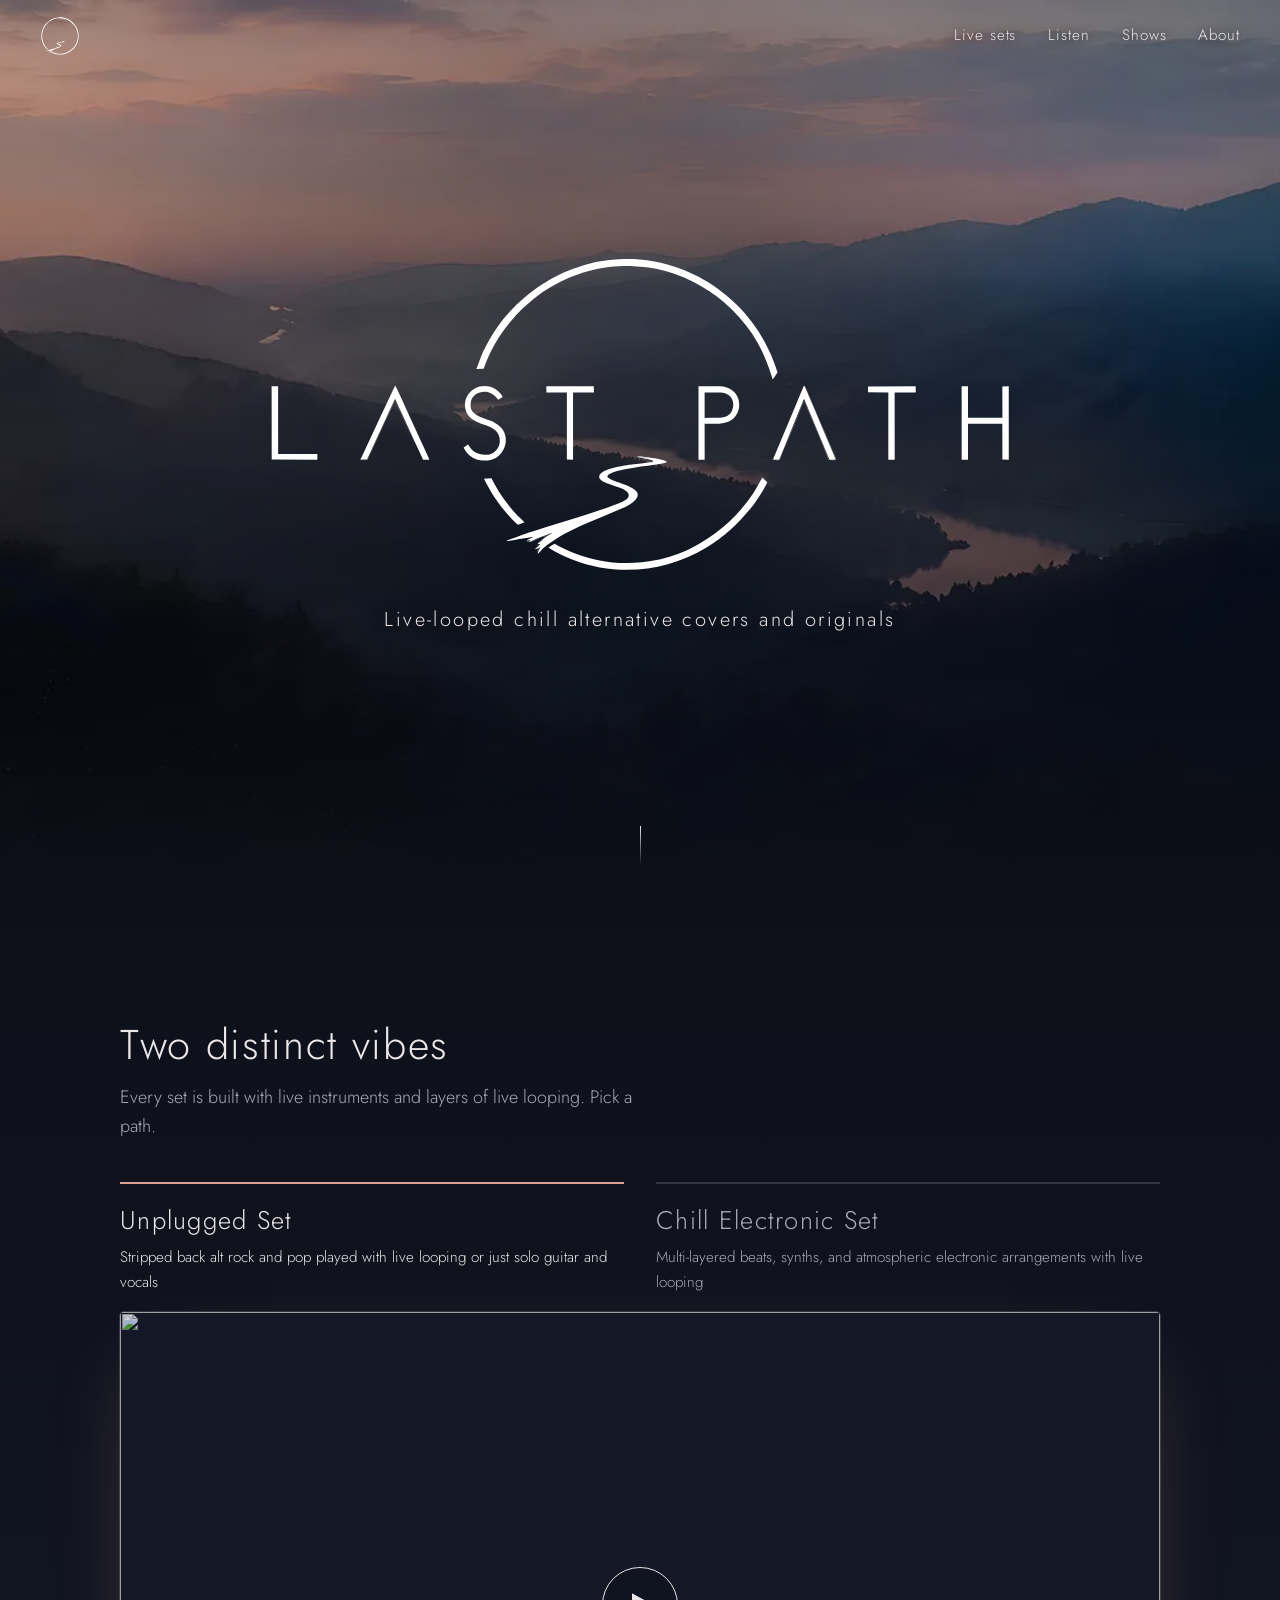
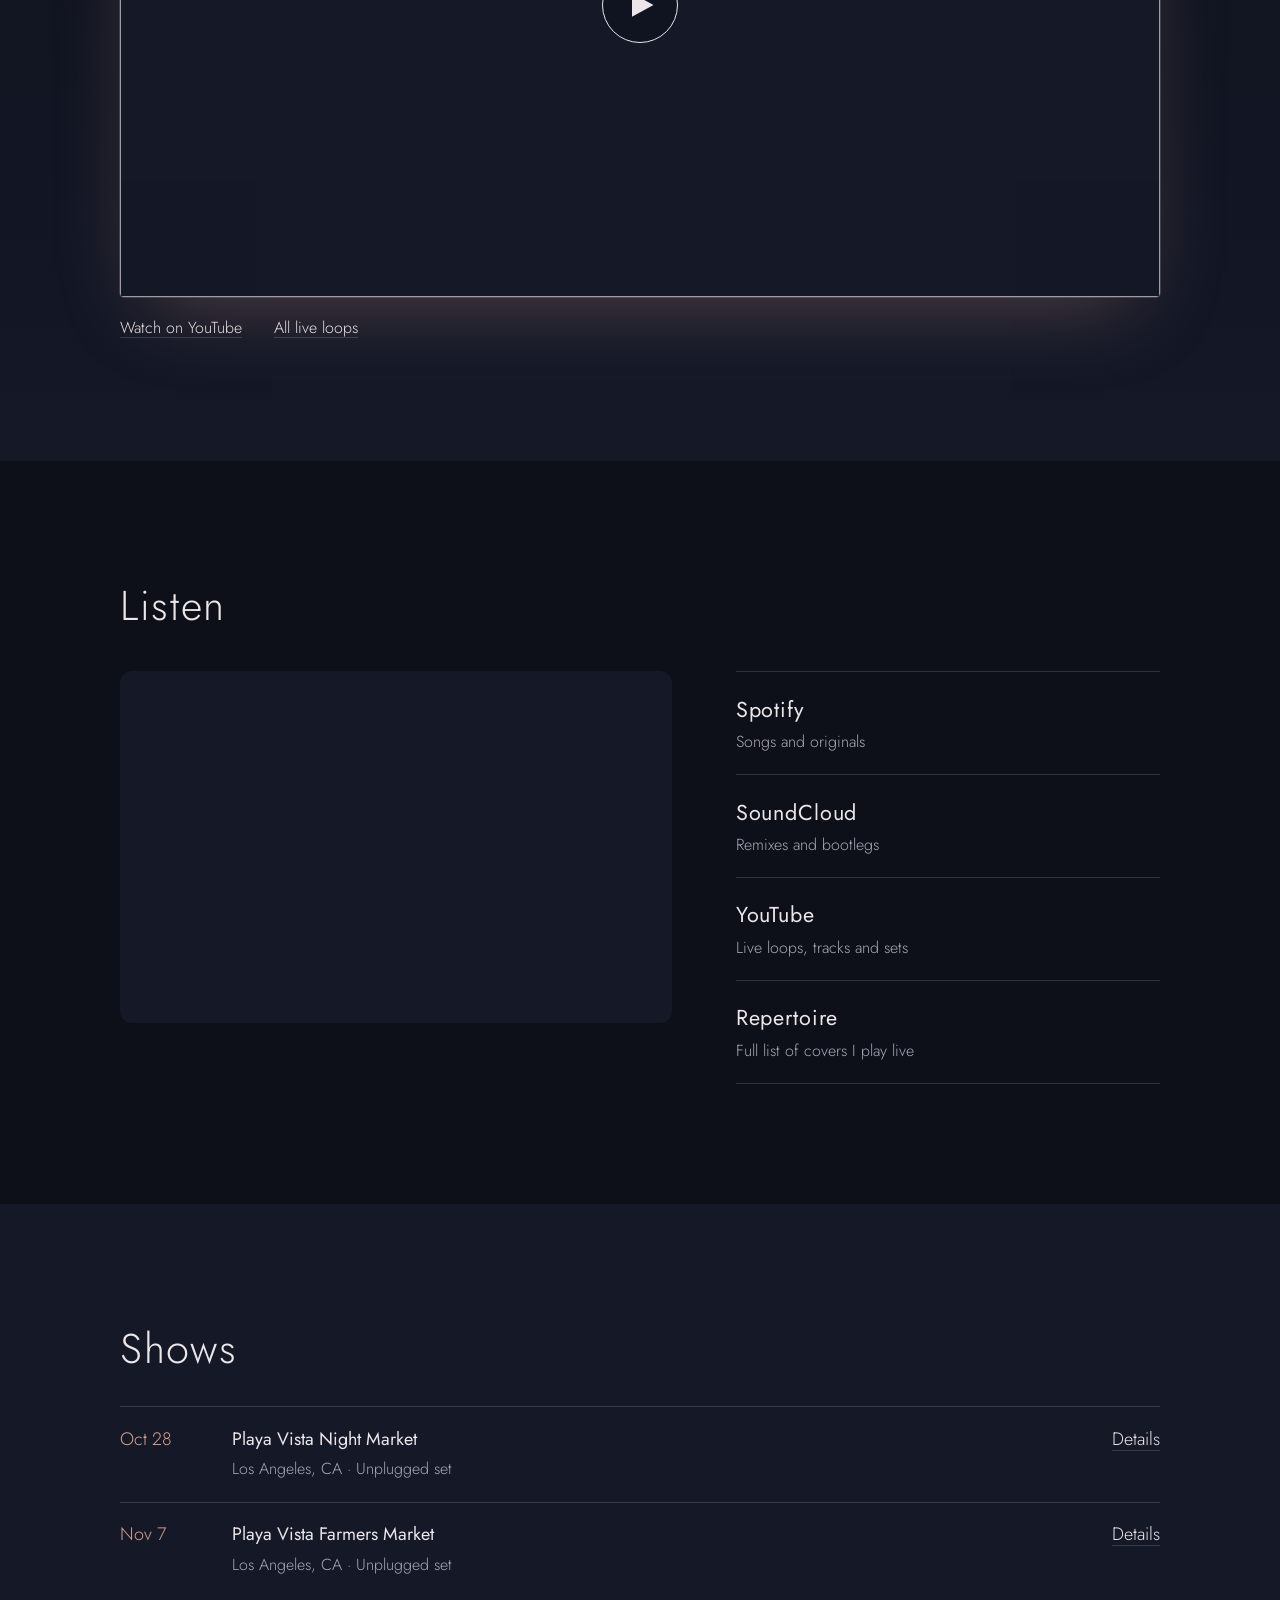
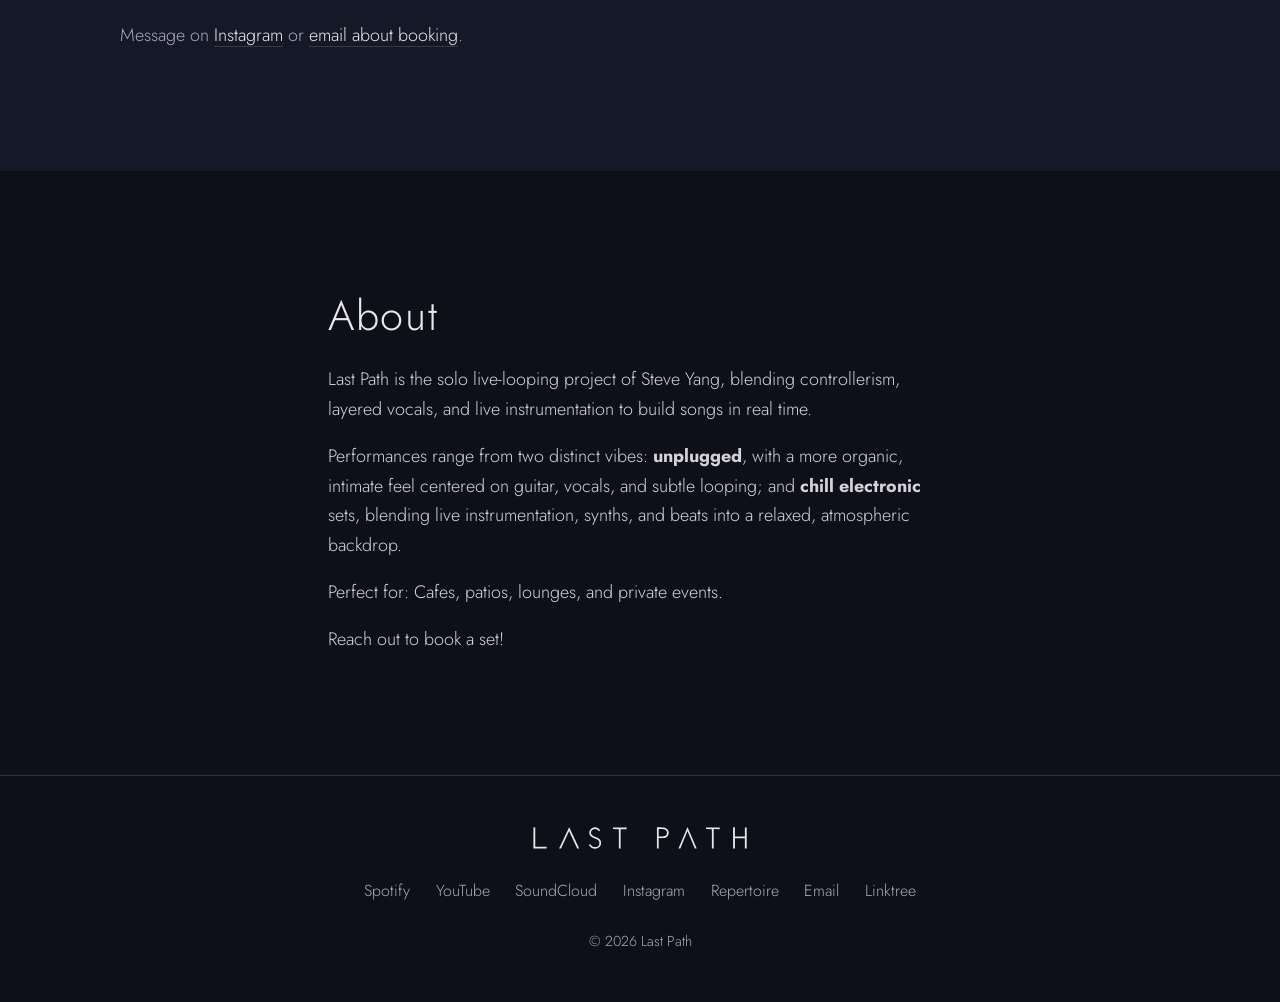
==== commit e1f00fd2: "adding repertoire page" ====
--- a/index.html
+++ b/index.html
@@ -107,6 +107,7 @@
           <li><a href="https://open.spotify.com/artist/3iJzL8M2wpGGanjQ43OO8k" target="_blank" rel="noopener"><strong>Spotify</strong><span>Songs and originals</span></a></li>
           <li><a href="https://soundcloud.com/lastpathmusic" target="_blank" rel="noopener"><strong>SoundCloud</strong><span>Remixes and bootlegs</span></a></li>
           <li><a href="https://www.youtube.com/@lastpathmusic" target="_blank" rel="noopener"><strong>YouTube</strong><span>Live loops, tracks and sets</span></a></li>
+          <li><a href="repertoire/"><strong>Repertoire</strong><span>Full list of covers I play live</span></a></li>
         </ul>
       </div>
     </div>
@@ -160,6 +161,7 @@
       <li><a href="https://www.youtube.com/@lastpathmusic" target="_blank" rel="noopener">YouTube</a></li>
       <li><a href="https://soundcloud.com/lastpathmusic" target="_blank" rel="noopener">SoundCloud</a></li>
       <li><a href="https://www.instagram.com/lastpathmusic/" target="_blank" rel="noopener">Instagram</a></li>
+      <li><a href="repertoire/">Repertoire</a></li>
       <li><a href="mailto:steveyangmusic@gmail.com">Email</a></li>
       <li><a href="https://linktr.ee/lastpathmusic" target="_blank" rel="noopener">Linktree</a></li>
     </ul>
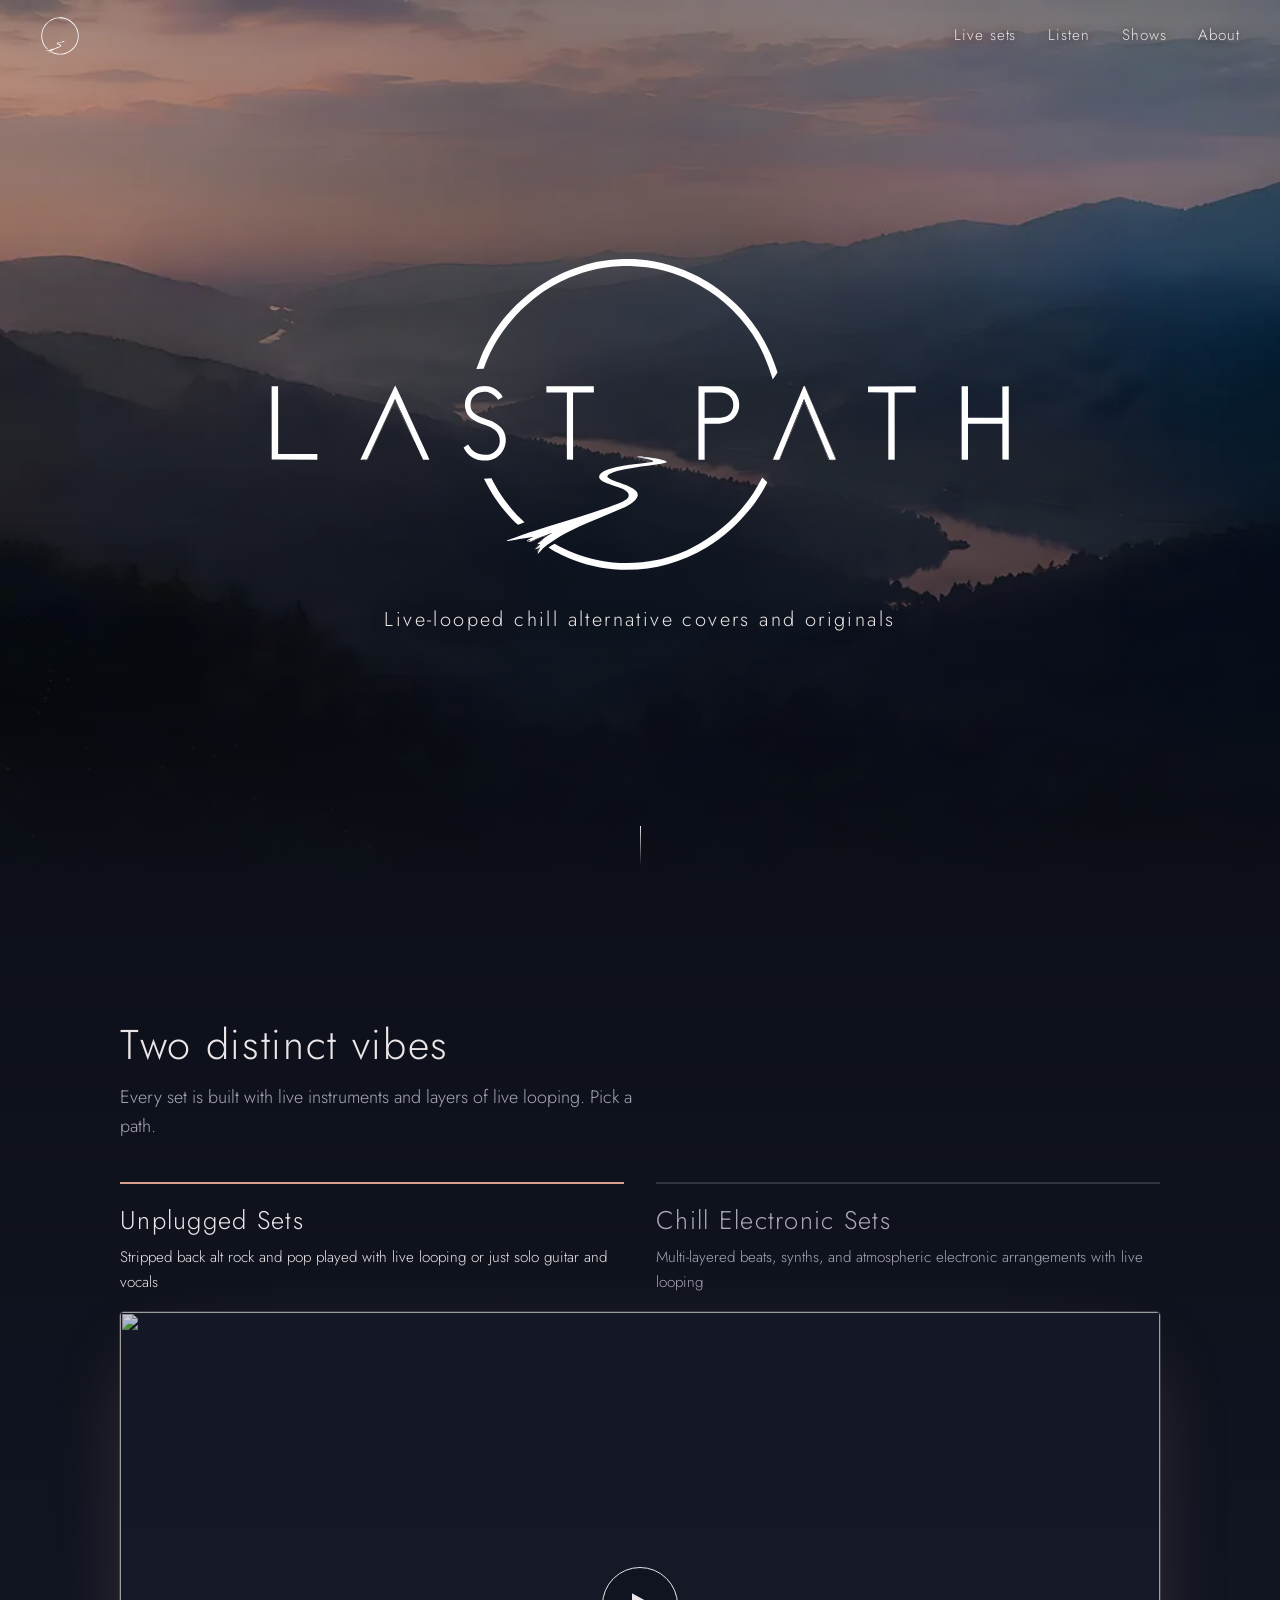
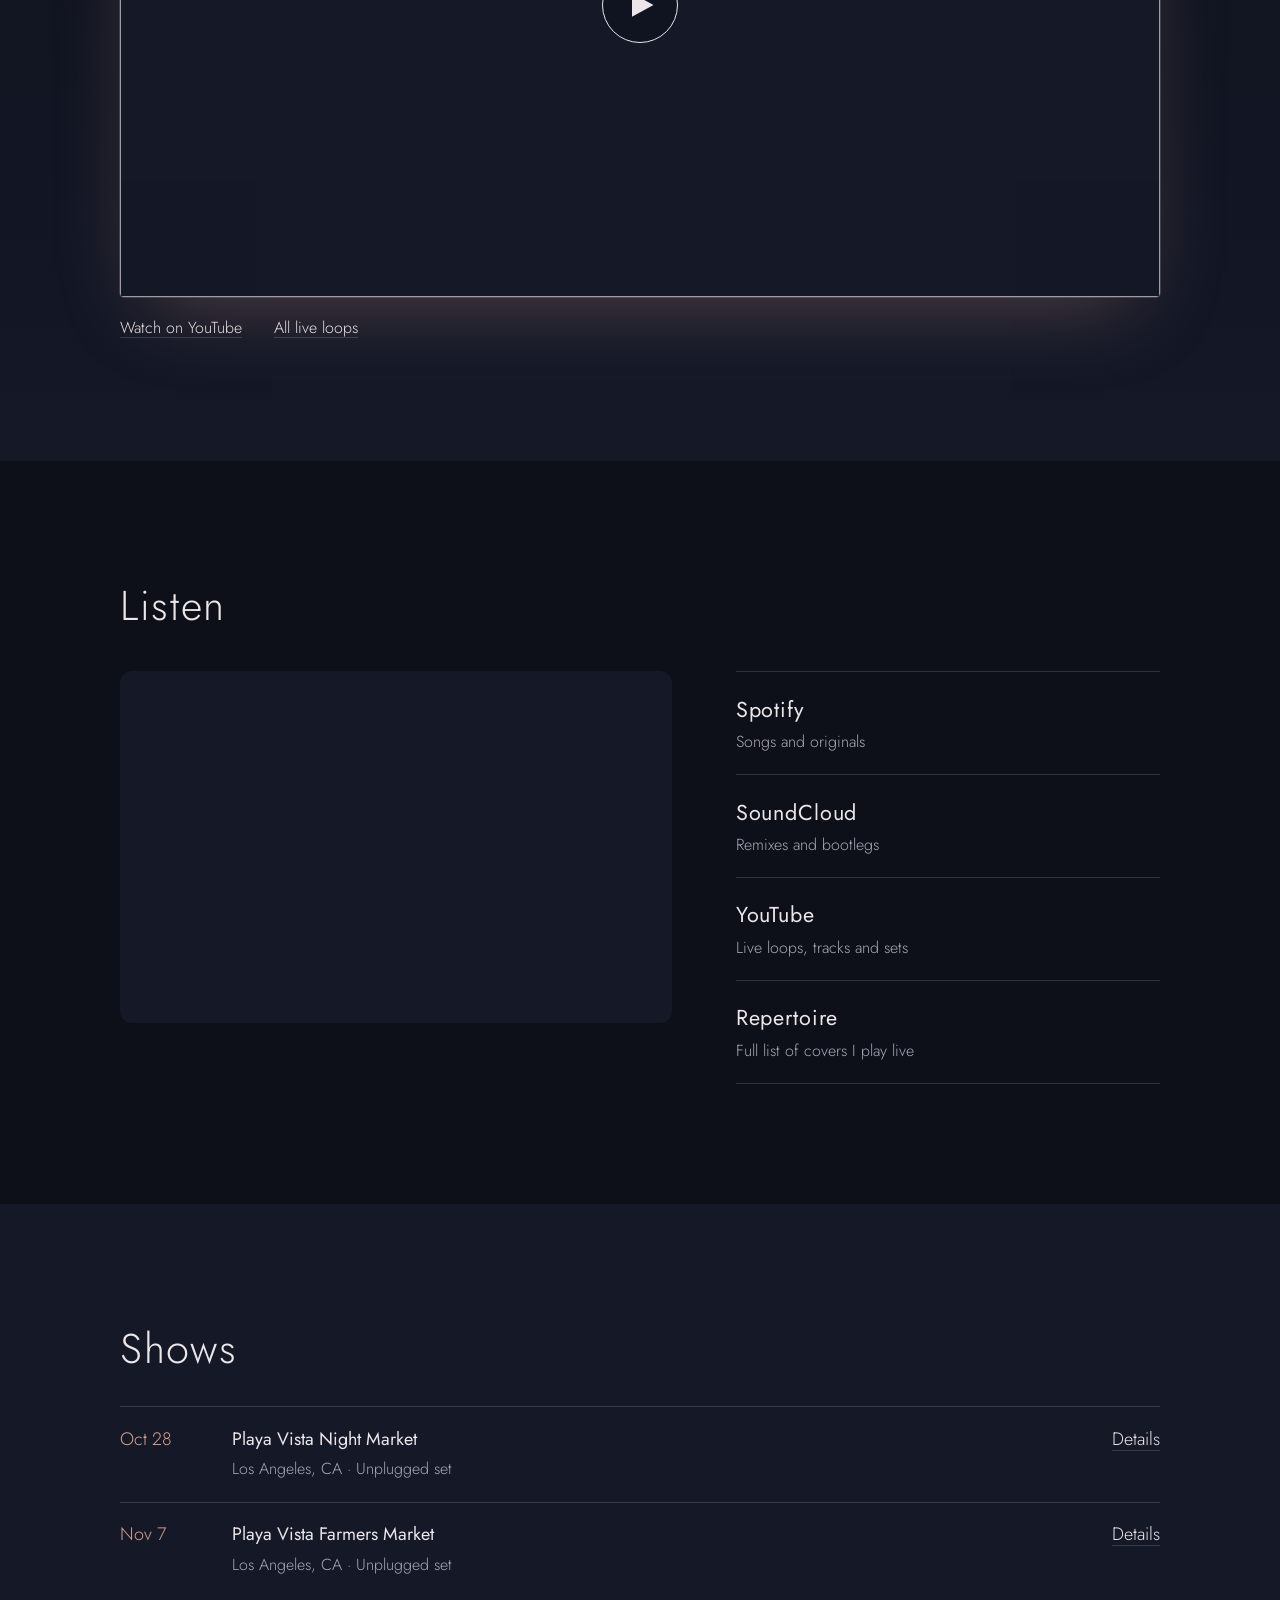
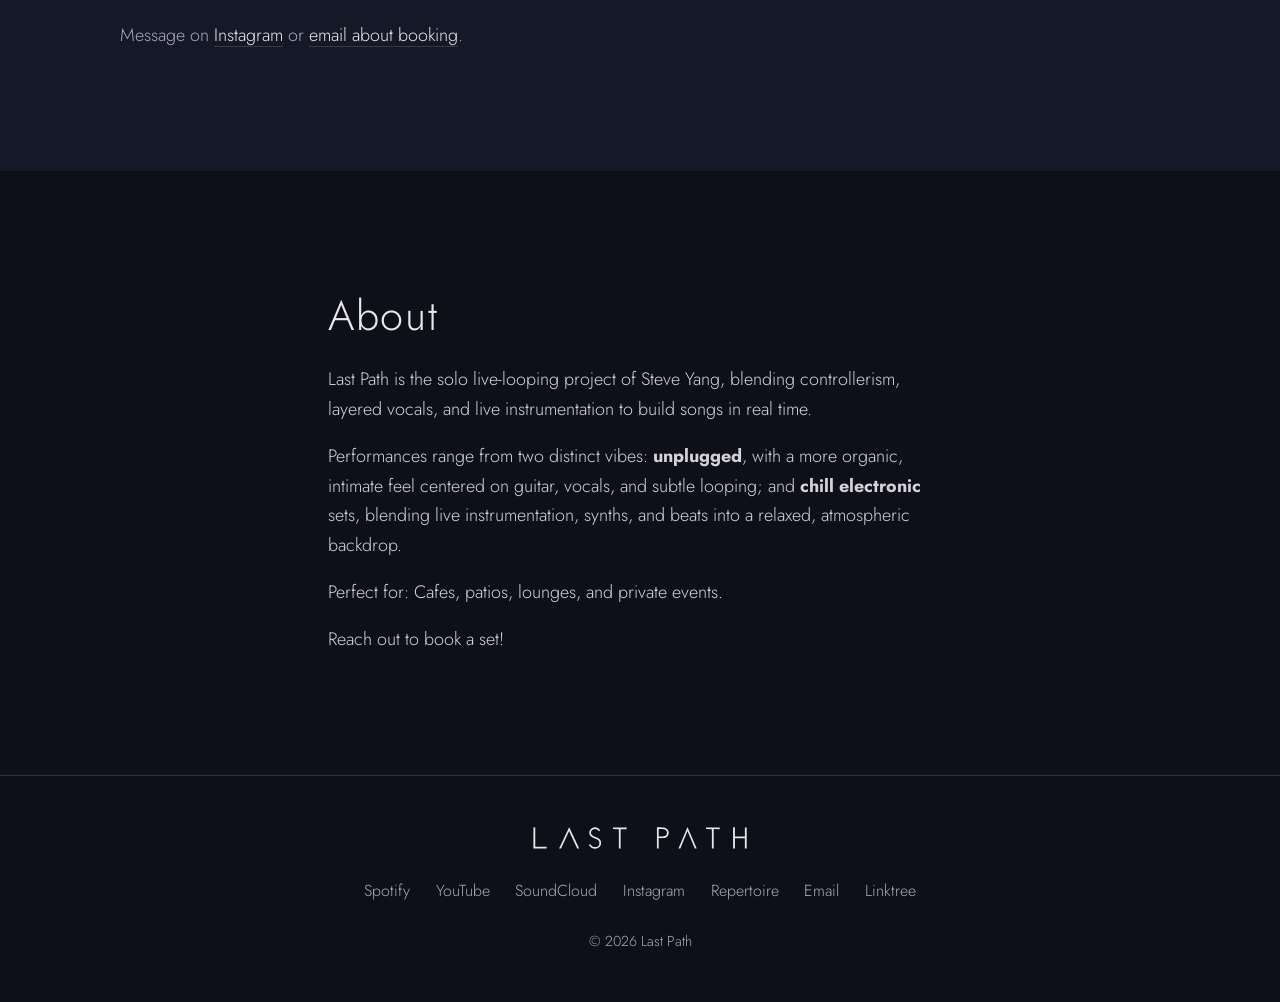
==== commit 6fd60070: "update copy" ====
--- a/index.html
+++ b/index.html
@@ -77,11 +77,11 @@
 
       <div class="tabs" role="tablist" aria-label="Live set type">
         <button role="tab" id="tab-unplugged" aria-controls="stage" aria-selected="true" data-set="unplugged">
-          <span class="tab-name">Unplugged Set</span>
+          <span class="tab-name">Unplugged Sets</span>
           <span class="tab-note">Stripped back alt rock and pop played with live looping or just solo guitar and vocals</span>
         </button>
         <button role="tab" id="tab-electronic" aria-controls="stage" aria-selected="false" tabindex="-1" data-set="electronic">
-          <span class="tab-name">Chill Electronic Set</span>
+          <span class="tab-name">Chill Electronic Sets</span>
           <span class="tab-note">Multi-layered beats, synths, and atmospheric electronic arrangements with live looping</span>
         </button>
       </div>
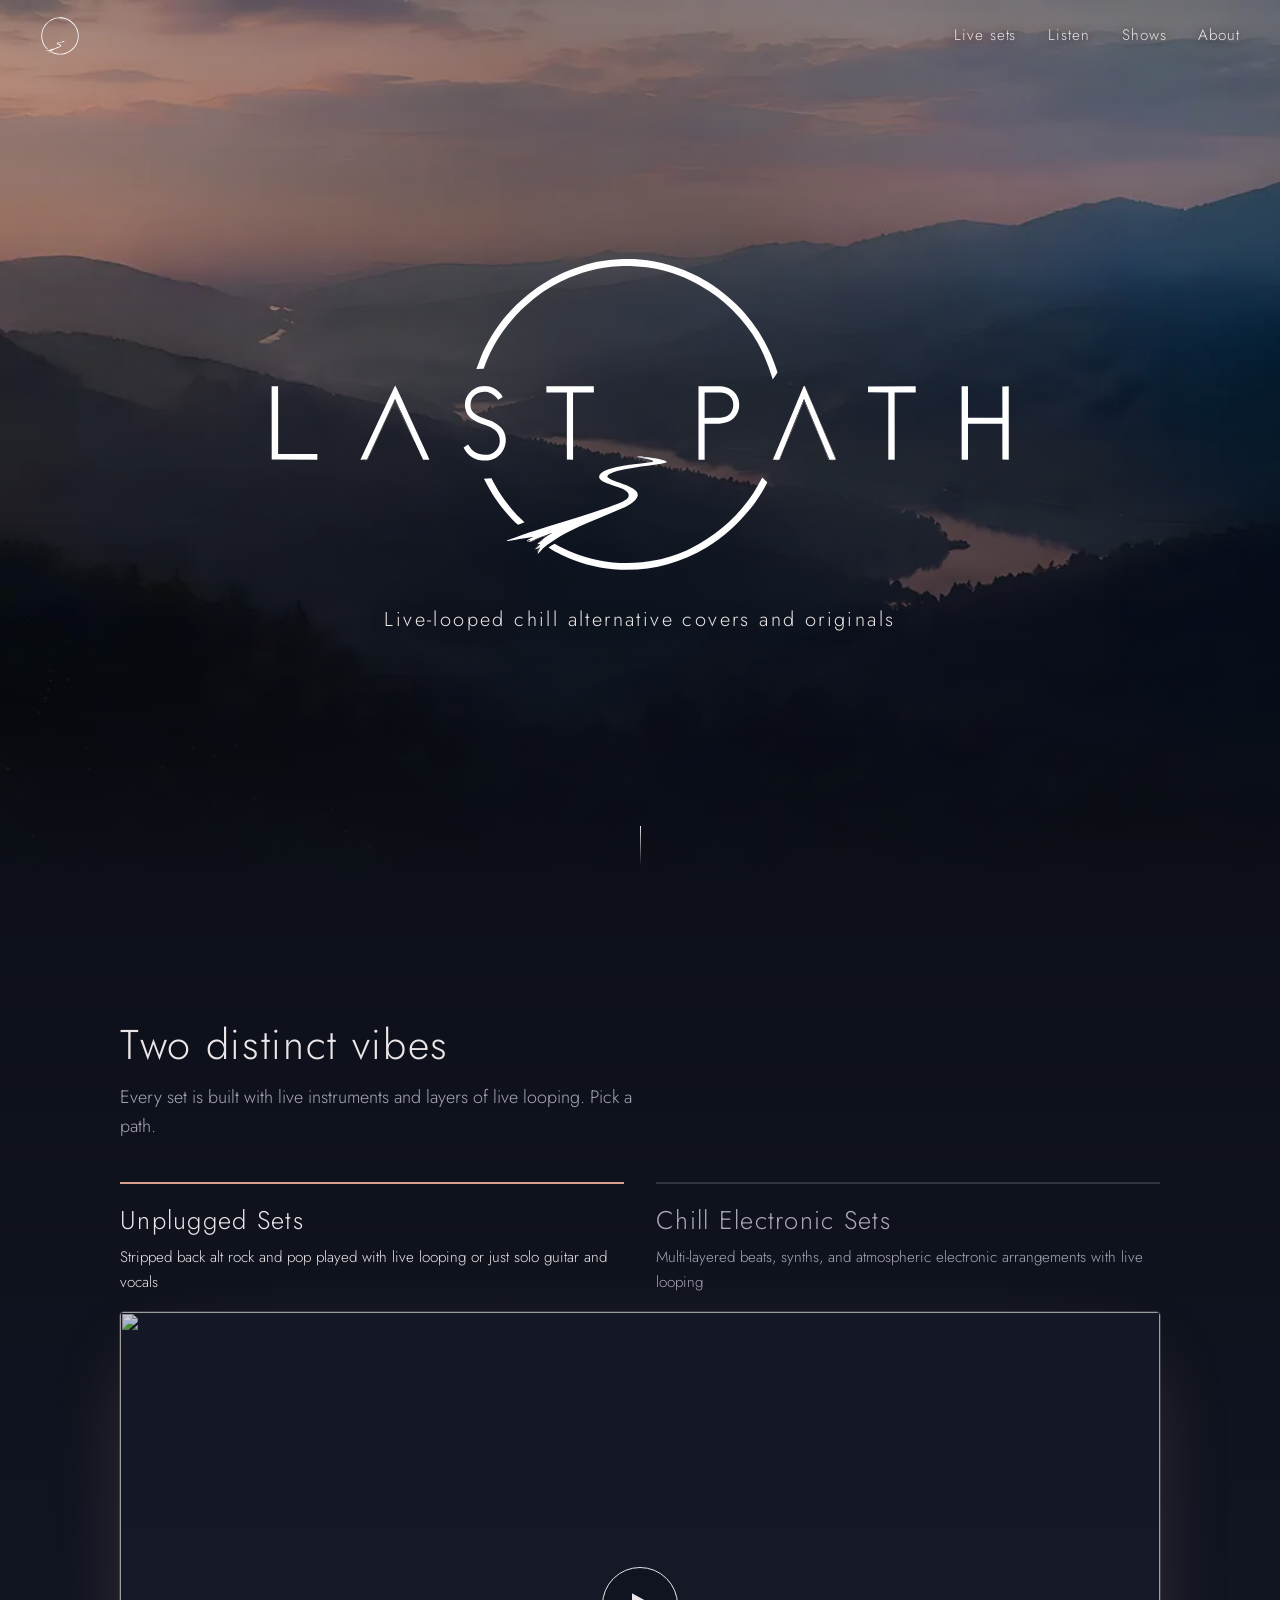
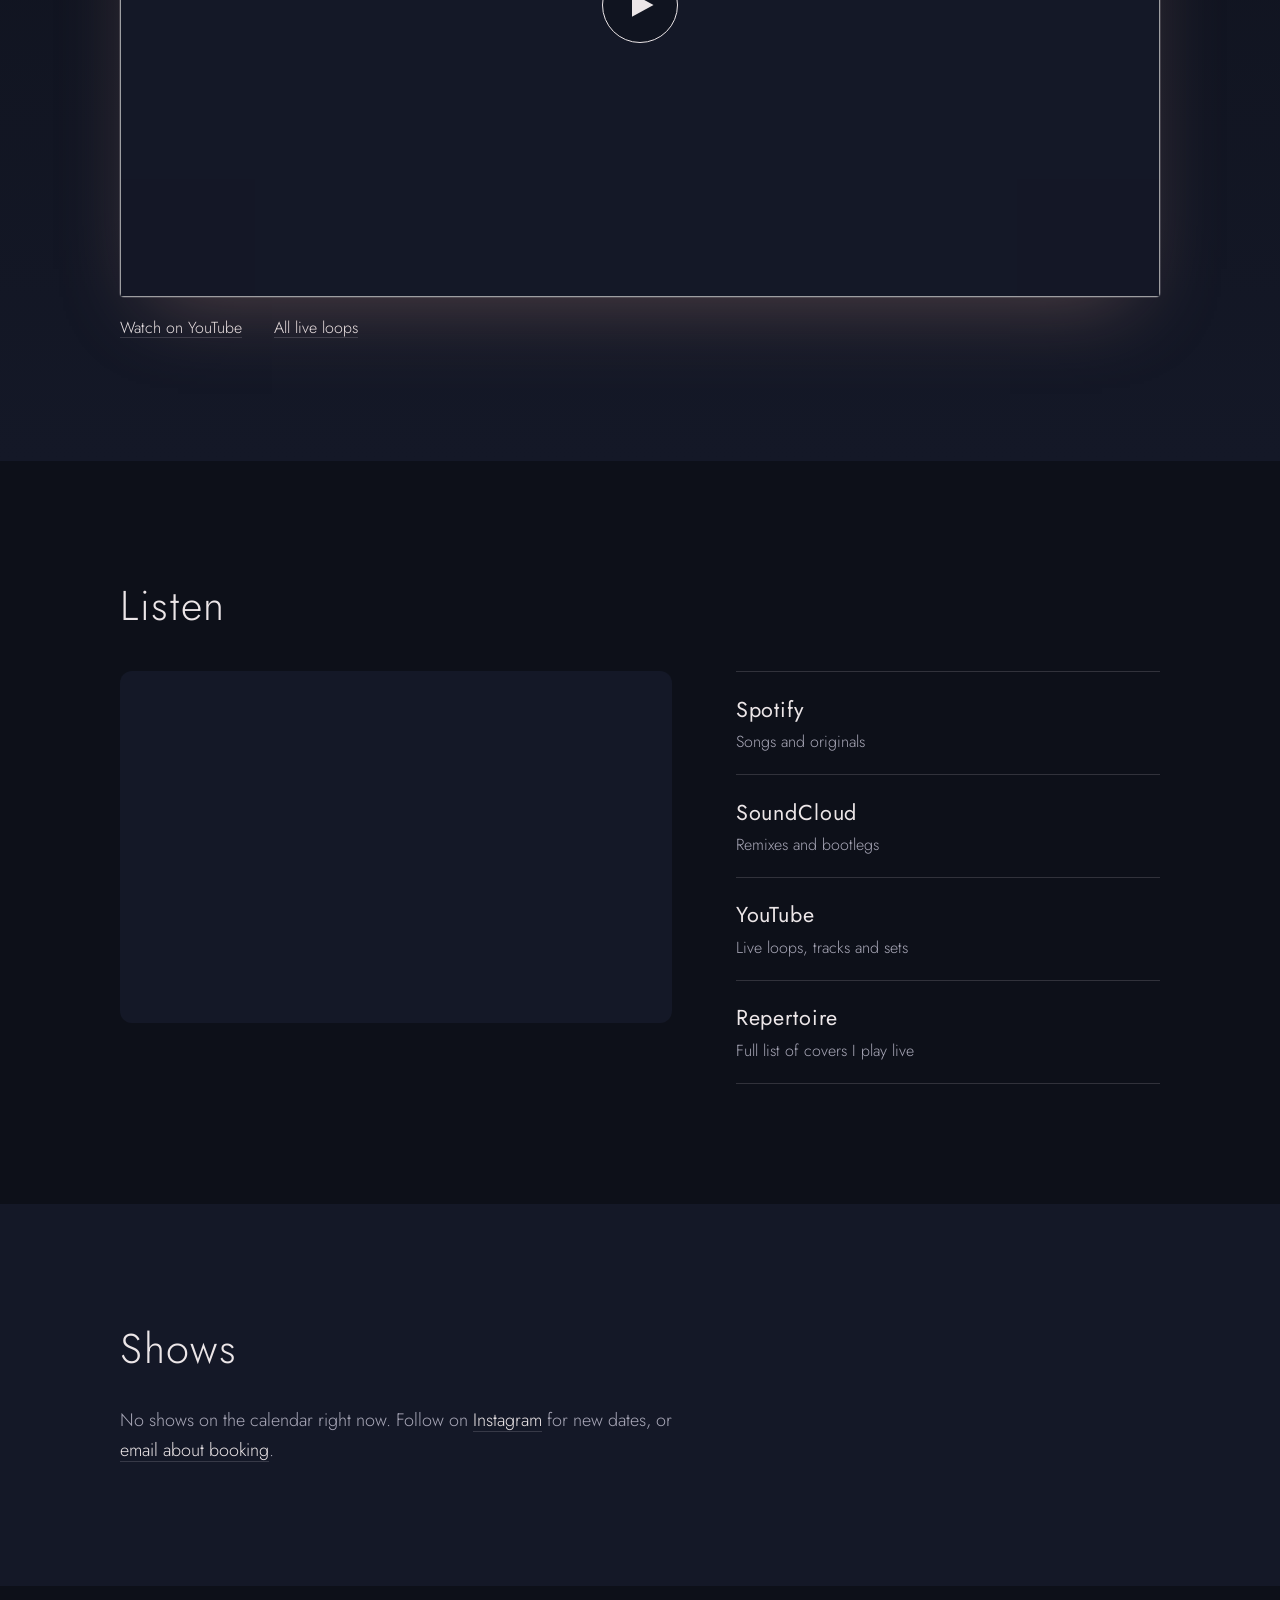
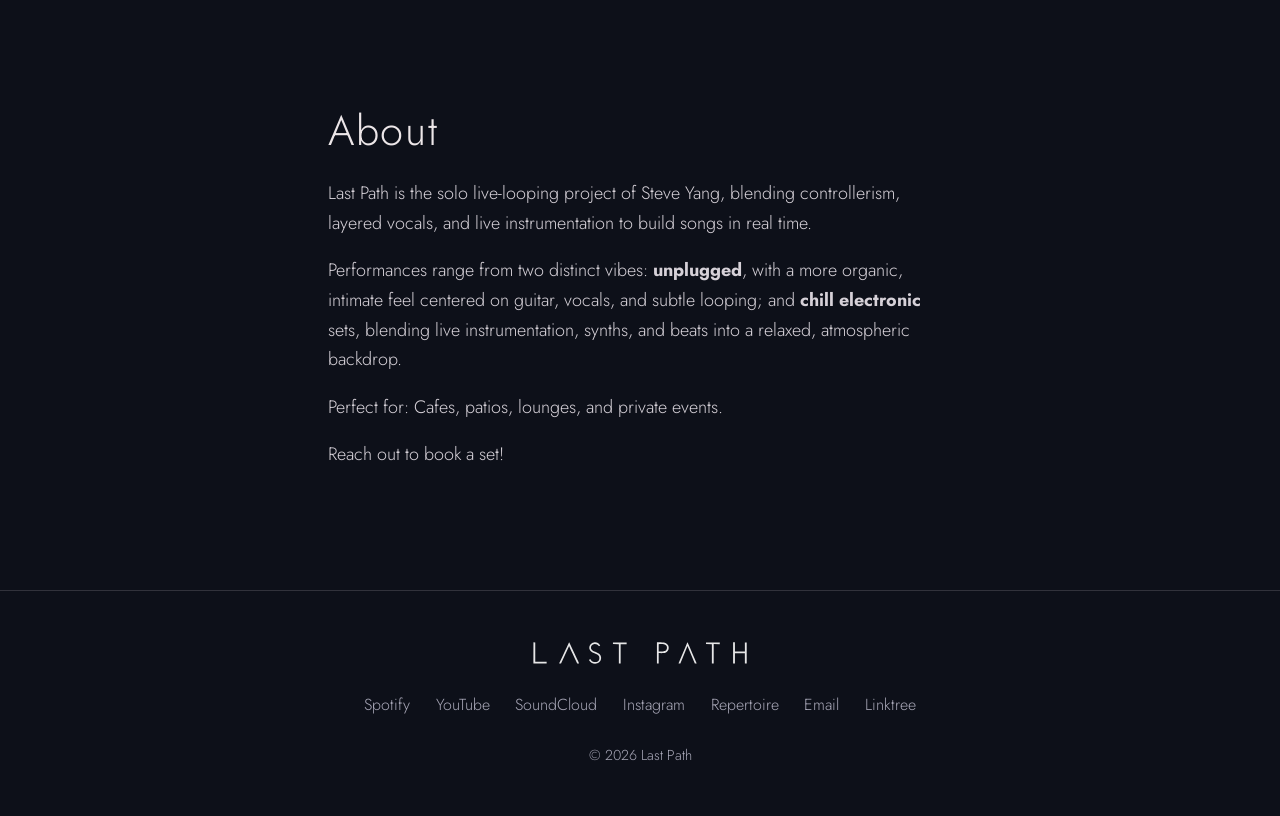
==== commit 36e0f385: "update shows" ====
--- a/index.html
+++ b/index.html
@@ -125,7 +125,7 @@
           <a href="https://tickets.example.com" target="_blank" rel="noopener">Details</a>
         </li>
         -->
-        <li>
+        <!-- <li>
           <time datetime="2026-10-26">Oct 28</time>
           <div><strong>Playa Vista Night Market</strong><span>Los Angeles, CA · Unplugged set</span></div>
           <a href="https://www.farmhabit.com/playavista" target="_blank" rel="noopener">Details</a>
@@ -134,10 +134,10 @@
           <time datetime="2026-11-07">Nov 7</time>
           <div><strong>Playa Vista Farmers Market</strong><span>Los Angeles, CA · Unplugged set</span></div>
           <a href="https://www.farmhabit.com/playavista" target="_blank" rel="noopener">Details</a>
-        </li>
+        </li> -->
       </ul>
-      <!-- <p class="empty">No shows on the calendar right now. Follow on <a href="https://www.instagram.com/lastpathmusic/" target="_blank" rel="noopener">Instagram</a> for new dates, or <a href="mailto:steveyangmusic@gmail.com?subject=Booking%20inquiry">email about booking</a>.</p> -->
-      <p class="empty">Message on <a href="https://www.instagram.com/lastpathmusic/" target="_blank" rel="noopener">Instagram</a> or <a href="mailto:steveyangmusic@gmail.com?subject=Booking%20inquiry">email about booking</a>.</p>
+      <p class="empty">No shows on the calendar right now. Follow on <a href="https://www.instagram.com/lastpathmusic/" target="_blank" rel="noopener">Instagram</a> for new dates, or <a href="mailto:steveyangmusic@gmail.com?subject=Booking%20inquiry">email about booking</a>.</p>
+      <!-- <p class="empty">Message on <a href="https://www.instagram.com/lastpathmusic/" target="_blank" rel="noopener">Instagram</a> or <a href="mailto:steveyangmusic@gmail.com?subject=Booking%20inquiry">email about booking</a>.</p> -->
     </div>
   </section>
 
--- a/css/style.css
+++ b/css/style.css
@@ -79,8 +79,8 @@
 .stage { position: relative; aspect-ratio: 16 / 9; background: var(--night); border-radius: 4px; overflow: hidden; box-shadow: 0 0 0 1px var(--line), 0 30px 80px -30px color-mix(in srgb, var(--accent) 35%, transparent); transition: box-shadow .4s; }
 .stage iframe, .stage .facade, .stage .facade img { position: absolute; inset: 0; width: 100%; height: 100%; border: 0; }
 .facade { appearance: none; padding: 0; border: 0; background: var(--night); cursor: pointer; }
-.facade img { object-fit: cover; opacity: .8; transition: opacity .3s, transform .6s; }
-.facade:hover img { opacity: 1; transform: scale(1.02); }
+.facade img { object-fit: cover; opacity: .8; transition: opacity .3s; }
+.facade:hover img { opacity: 1; }
 .facade .play { position: absolute; inset: 0; margin: auto; width: 76px; height: 76px; border-radius: 50%; border: 1.5px solid var(--mist); background: rgba(13,16,25,.45); display: grid; place-items: center; transition: border-color .25s, background .25s; }
 .facade .play::before { content: ""; width: 22px; height: 24px; margin-left: 5px; background: var(--mist); clip-path: polygon(0 0, 100% 50%, 0 100%); }
 .facade:hover .play, .facade:focus-visible .play { border-color: var(--accent); background: rgba(13,16,25,.7); }
